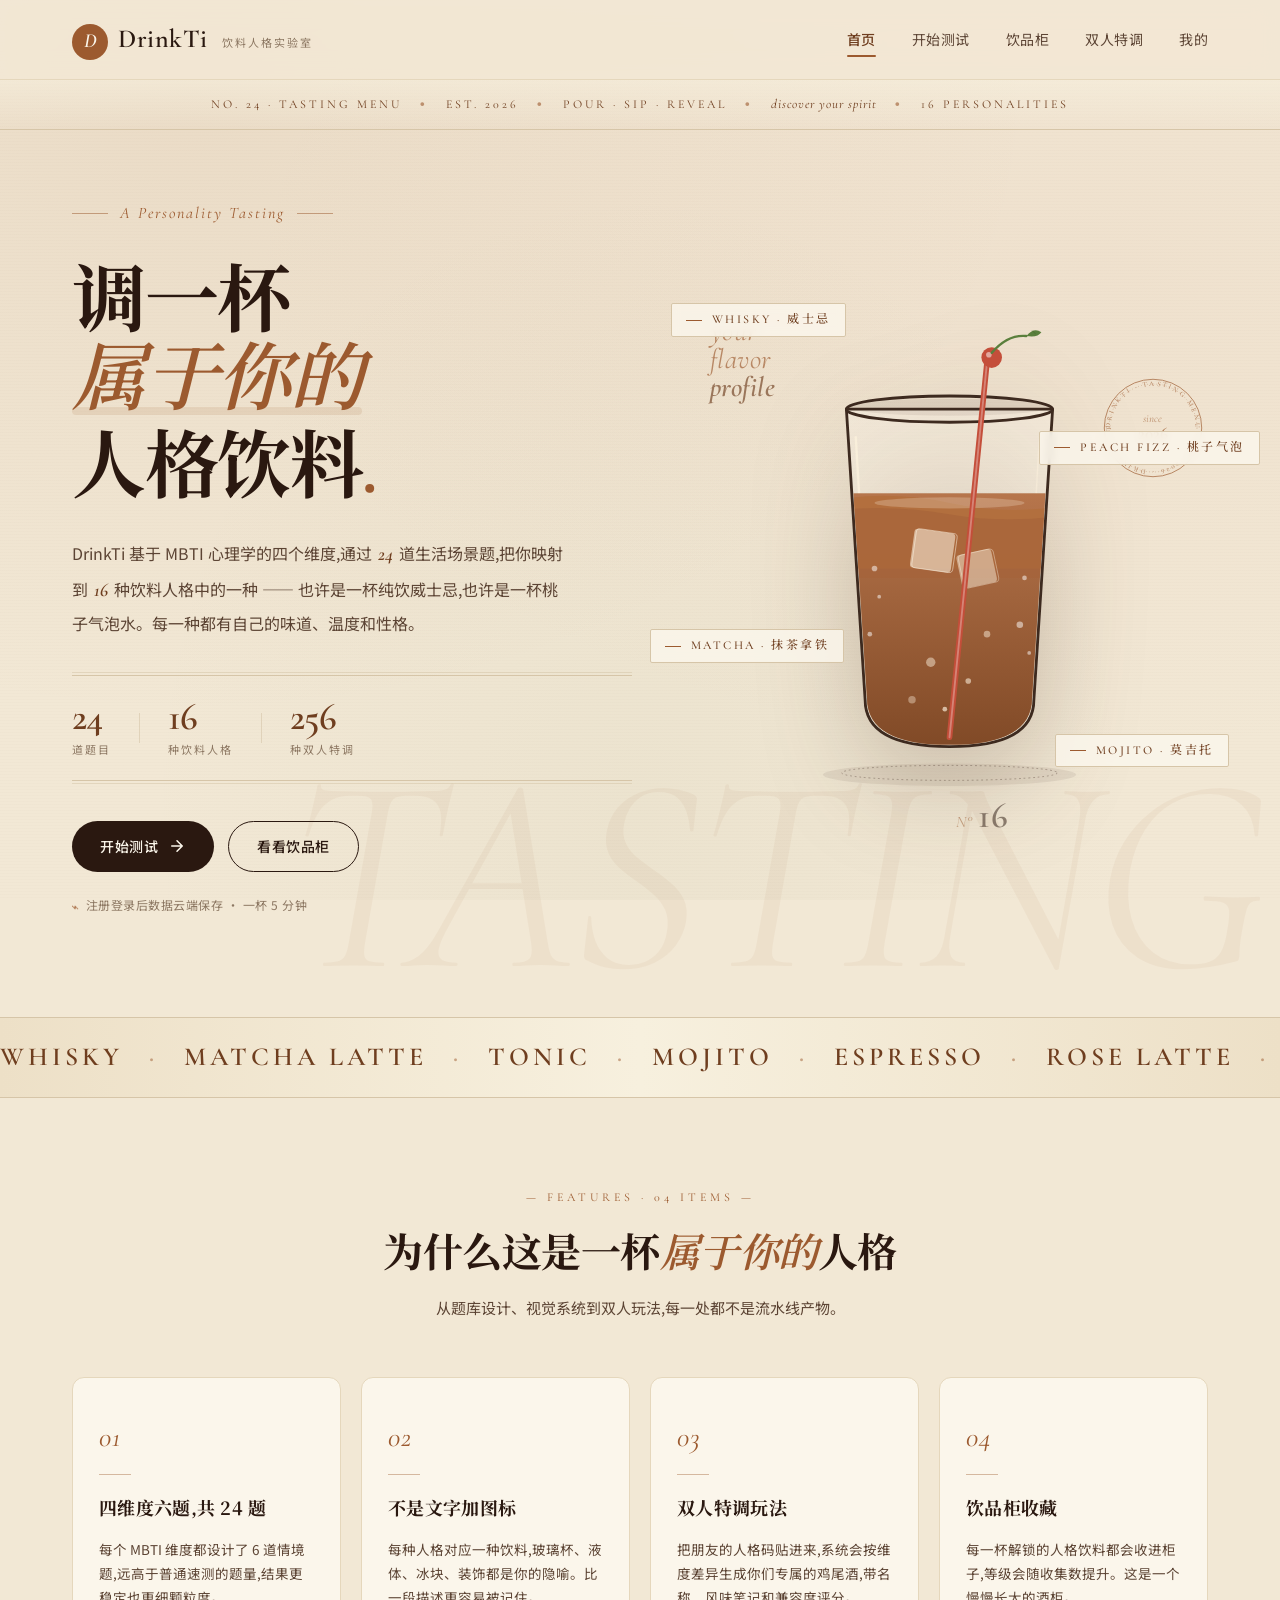
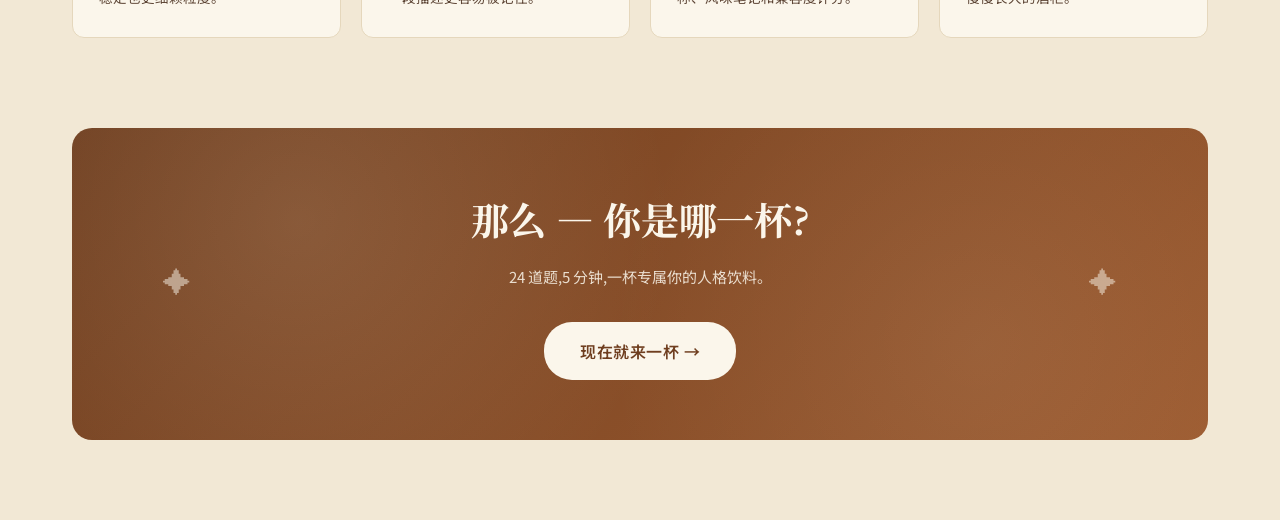
==== src/main/webapp/index.html @ 1a304fd4 "feat: DrinkTi 饮料人格测试系统 - 初始版本" ====
<!DOCTYPE html>
<html lang="zh-CN">
<head>
  <meta charset="UTF-8" />
  <meta name="viewport" content="width=1024" />
  <title>DrinkTi · 调一杯属于你的人格</title>
  <link rel="stylesheet" href="styles.css" />
  <link rel="preconnect" href="https://fonts.googleapis.com" />
  <link rel="preconnect" href="https://fonts.gstatic.com" crossorigin />
  <link href="https://fonts.googleapis.com/css2?family=Cormorant+Garamond:ital,wght@0,400;0,600;1,400&family=Noto+Serif+SC:wght@500;700&family=Noto+Sans+SC:wght@300;400;500;700&display=swap" rel="stylesheet" />
</head>
<body>

  <!-- ============================================================
       顶部导航
       ============================================================ -->
  <nav class="topnav">
    <div class="nav-inner">
      <a class="brand" data-nav="home">
        <span class="brand-mark">D</span>
        <span class="brand-text">DrinkTi</span>
        <span class="brand-tag">饮料人格实验室</span>
      </a>
      <ul class="nav-links">
        <li><a data-nav="home" class="active">首页</a></li>
        <li><a data-nav="test">开始测试</a></li>
        <li><a data-nav="cabinet">饮品柜</a></li>
        <li><a data-nav="cocktail">双人特调</a></li>
        <li><a data-nav="profile">我的</a></li>
      </ul>
    </div>
  </nav>

  <!-- ============================================================
       视图 1:首页 / Hero
       ============================================================ -->
  <section class="view view-home active" data-view="home">

    <!-- 顶部菜单条 -->
    <div class="menu-strip">
      <div class="menu-strip-inner">
        <span class="ms-item">No. 24 · TASTING MENU</span>
        <span class="ms-dot">●</span>
        <span class="ms-item">EST. 2026</span>
        <span class="ms-dot">●</span>
        <span class="ms-item">POUR · SIP · REVEAL</span>
        <span class="ms-dot">●</span>
        <span class="ms-item italic">discover your spirit</span>
        <span class="ms-dot">●</span>
        <span class="ms-item">16 PERSONALITIES</span>
      </div>
    </div>

    <div class="hero">
      <!-- 巨大背景字 -->
      <div class="hero-bg-word">TASTING</div>

      <div class="hero-left">
        <div class="hero-eyebrow">
          <span class="eyebrow-line"></span>
          <span>A Personality Tasting</span>
          <span class="eyebrow-line"></span>
        </div>
        <h1 class="hero-title">
          调一杯<br/>
          <span class="hero-accent">属于你的</span><br/>
          人格饮料<span class="hero-period">.</span>
        </h1>
        <p class="hero-desc">
          DrinkTi 基于 MBTI 心理学的四个维度,通过 <em>24</em> 道生活场景题,把你映射到 <em>16</em> 种饮料人格中的一种 —— 也许是一杯纯饮威士忌,也许是一杯桃子气泡水。每一种都有自己的味道、温度和性格。
        </p>
        <div class="hero-stats">
          <div class="stat"><span class="num">24</span><span class="lbl">道题目</span></div>
          <div class="stat-sep"></div>
          <div class="stat"><span class="num">16</span><span class="lbl">种饮料人格</span></div>
          <div class="stat-sep"></div>
          <div class="stat"><span class="num">256</span><span class="lbl">种双人特调</span></div>
        </div>
        <div class="hero-actions">
          <button class="btn btn-primary btn-shimmer" data-nav="test">
            <span>开始测试</span>
            <svg width="18" height="18" viewBox="0 0 24 24" fill="none"><path d="M5 12h14m-7-7l7 7-7 7" stroke="currentColor" stroke-width="2" stroke-linecap="round" stroke-linejoin="round"/></svg>
          </button>
          <button class="btn btn-ghost" data-nav="cabinet">看看饮品柜</button>
        </div>
        <div class="hero-foot">
          <span class="dot-mark">⌁</span> 注册登录后数据云端保存 · 一杯 5 分钟
        </div>
      </div>

      <div class="hero-right">
        <!-- 装饰圆形印章 -->
        <div class="hero-stamp" aria-hidden="true">
          <svg viewBox="0 0 140 140">
            <defs>
              <path id="stampCirc" d="M 70 70 m -54 0 a 54 54 0 1 1 108 0 a 54 54 0 1 1 -108 0"/>
            </defs>
            <circle cx="70" cy="70" r="62" fill="none" stroke="currentColor" stroke-width="1"/>
            <circle cx="70" cy="70" r="56" fill="none" stroke="currentColor" stroke-width="0.5" stroke-dasharray="1 3"/>
            <text font-family="Cormorant Garamond, serif" font-size="9" letter-spacing="3" fill="currentColor">
              <textPath href="#stampCirc" startOffset="0">DRINKTI · TASTING MENU · EST. 2026 · DRINKTI · TASTING MENU · EST. 2026 · </textPath>
            </text>
            <text x="70" y="62" text-anchor="middle" font-family="Cormorant Garamond, serif" font-style="italic" font-size="14" fill="currentColor" opacity="0.7">since</text>
            <text x="70" y="84" text-anchor="middle" font-family="Cormorant Garamond, serif" font-weight="600" font-size="22" fill="currentColor">2026</text>
          </svg>
        </div>

        <!-- 配料标签 -->
        <div class="ingredient-tag tag-1">
          <span class="tag-dash"></span>
          <span class="tag-text">WHISKY · 威士忌</span>
        </div>
        <div class="ingredient-tag tag-2">
          <span class="tag-dash"></span>
          <span class="tag-text">PEACH FIZZ · 桃子气泡</span>
        </div>
        <div class="ingredient-tag tag-3">
          <span class="tag-dash"></span>
          <span class="tag-text">MATCHA · 抹茶拿铁</span>
        </div>
        <div class="ingredient-tag tag-4">
          <span class="tag-dash"></span>
          <span class="tag-text">MOJITO · 莫吉托</span>
        </div>

        <div class="hero-glass">
          <!-- 大杯插画 SVG,纯 CSS 动画液体 -->
          <svg viewBox="0 0 400 540" class="big-glass-svg" xmlns="http://www.w3.org/2000/svg" aria-hidden="true">
            <!-- 杯垫 -->
            <ellipse cx="200" cy="500" rx="135" ry="12" fill="#3D2A1F" opacity="0.08"/>
            <ellipse cx="200" cy="498" rx="115" ry="8" fill="none" stroke="#3D2A1F" stroke-width="1" opacity="0.35" stroke-dasharray="2 3"/>

            <!-- 杯壁 -->
            <path d="M 90 110 L 110 420 Q 110 470 200 470 Q 290 470 290 420 L 310 110 Z"
                  fill="#FBF6EB" fill-opacity="0.35"
                  stroke="#3D2A1F" stroke-width="3" stroke-linejoin="round"/>
            <!-- 杯壁高光 -->
            <path d="M 100 140 L 116 410" stroke="#FFF5DE" stroke-width="2.5" opacity="0.6" stroke-linecap="round"/>
            <path d="M 296 140 L 280 410" stroke="#FFF5DE" stroke-width="1.5" opacity="0.4" stroke-linecap="round"/>

            <!-- 液体 -->
            <clipPath id="glassClip">
              <path d="M 92 112 L 112 418 Q 112 468 200 468 Q 288 468 288 418 L 308 112 Z"/>
            </clipPath>
            <g clip-path="url(#glassClip)">
              <rect x="80" y="200" width="240" height="290" fill="#9C5A2F"/>
              <!-- 渐变叠层 -->
              <rect x="80" y="200" width="240" height="290" fill="url(#liquidGrad)" opacity="0.7"/>
              <!-- 波浪表面 -->
              <path class="wave wave-1" d="M 60 210 Q 130 195 200 210 T 340 210 L 340 280 L 60 280 Z"
                    fill="#B36F3D" opacity="0.9"/>
              <path class="wave wave-2" d="M 60 220 Q 130 210 200 222 T 340 220 L 340 290 L 60 290 Z"
                    fill="#A6633A" opacity="0.6"/>
              <!-- 表面光泽 -->
              <ellipse cx="200" cy="210" rx="80" ry="6" fill="#F7E9D5" opacity="0.25"/>
              <!-- 冰块 -->
              <rect x="160" y="240" width="44" height="42" fill="#F7E9D5" opacity="0.6" rx="4" transform="rotate(8 182 261)"/>
              <rect x="162" y="240" width="44" height="42" fill="none" stroke="#FFF8E8" stroke-width="1" opacity="0.5" rx="4" transform="rotate(8 184 261)"/>
              <rect x="210" y="262" width="38" height="36" fill="#F7E9D5" opacity="0.5" rx="4" transform="rotate(-12 229 280)"/>
              <rect x="212" y="262" width="38" height="36" fill="none" stroke="#FFF8E8" stroke-width="1" opacity="0.4" rx="4" transform="rotate(-12 231 280)"/>
              <!-- 气泡 -->
              <circle class="bub bub-1" cx="180" cy="380" r="5" fill="#F7E9D5" opacity="0.5"/>
              <circle class="bub bub-2" cx="220" cy="400" r="3" fill="#F7E9D5" opacity="0.6"/>
              <circle class="bub bub-3" cx="160" cy="420" r="4" fill="#F7E9D5" opacity="0.4"/>
              <circle class="bub bub-4" cx="240" cy="350" r="3.5" fill="#F7E9D5" opacity="0.5"/>
              <circle class="bub bub-5" cx="195" cy="430" r="2.5" fill="#F7E9D5" opacity="0.7"/>
            </g>

            <!-- 渐变定义 -->
            <defs>
              <linearGradient id="liquidGrad" x1="0%" y1="0%" x2="0%" y2="100%">
                <stop offset="0%" stop-color="#C28158"/>
                <stop offset="100%" stop-color="#6F3E1F"/>
              </linearGradient>
            </defs>

            <!-- 杯口椭圆 -->
            <ellipse cx="200" cy="110" rx="110" ry="14" fill="none" stroke="#3D2A1F" stroke-width="3"/>
            <ellipse cx="200" cy="108" rx="106" ry="9" fill="#3D2A1F" opacity="0.08"/>

            <!-- 装饰:吸管 -->
            <line x1="240" y1="60" x2="200" y2="460" stroke="#C44E3A" stroke-width="6" stroke-linecap="round"/>
            <line x1="240" y1="60" x2="200" y2="460" stroke="#FFFFFF" stroke-width="2" stroke-linecap="round" opacity="0.3"/>
            <!-- 樱桃 -->
            <circle cx="245" cy="55" r="11" fill="#C44E3A"/>
            <circle cx="242" cy="52" r="3" fill="#FFFFFF" opacity="0.5"/>
            <path d="M 245 50 Q 262 30 282 32" stroke="#5A7F3C" stroke-width="2.5" fill="none" stroke-linecap="round"/>
            <!-- 薄荷叶 -->
            <path d="M 282 32 Q 290 22 298 28 Q 294 34 282 32 Z" fill="#5A7F3C"/>
            <path d="M 288 26 L 292 30" stroke="#3D5A26" stroke-width="0.6" opacity="0.7"/>

            <!-- 凝水珠 -->
            <circle cx="120" cy="280" r="3" fill="#FFFFFF" opacity="0.5"/>
            <circle cx="125" cy="310" r="2" fill="#FFFFFF" opacity="0.5"/>
            <circle cx="280" cy="290" r="2.5" fill="#FFFFFF" opacity="0.5"/>
            <circle cx="275" cy="340" r="3.5" fill="#FFFFFF" opacity="0.5"/>
            <circle cx="285" cy="370" r="2" fill="#FFFFFF" opacity="0.5"/>
            <circle cx="115" cy="350" r="2.5" fill="#FFFFFF" opacity="0.5"/>
          </svg>

          <!-- 装饰文字 -->
          <div class="hero-deco-text top">your<br/>flavor<br/><em>profile</em></div>
          <div class="hero-deco-text bot">N°<span>16</span></div>
        </div>
      </div>
    </div>

    <!-- 滚动饮品名 marquee -->
    <div class="ticker">
      <div class="ticker-track">
        <span class="ticker-item">WHISKY <i>·</i> MATCHA LATTE <i>·</i> TONIC <i>·</i> MOJITO <i>·</i> ESPRESSO <i>·</i> ROSE LATTE <i>·</i> MULLED WINE <i>·</i> TEQUILA <i>·</i> COCONUT WATER <i>·</i> SODA <i>·</i> PEACH FIZZ <i>·</i> HOT CHOCOLATE <i>·</i> BLACK COFFEE <i>·</i> SOY MILK <i>·</i> SPARKLING <i>·</i> AMERICANO <i>·</i></span>
        <span class="ticker-item" aria-hidden="true">WHISKY <i>·</i> MATCHA LATTE <i>·</i> TONIC <i>·</i> MOJITO <i>·</i> ESPRESSO <i>·</i> ROSE LATTE <i>·</i> MULLED WINE <i>·</i> TEQUILA <i>·</i> COCONUT WATER <i>·</i> SODA <i>·</i> PEACH FIZZ <i>·</i> HOT CHOCOLATE <i>·</i> BLACK COFFEE <i>·</i> SOY MILK <i>·</i> SPARKLING <i>·</i> AMERICANO <i>·</i></span>
      </div>
    </div>

    <!-- 特色区块 -->
    <div class="features">
      <div class="features-head">
        <div class="features-mark">— FEATURES · 04 ITEMS —</div>
        <h2 class="section-title">为什么这是一杯<em>属于你的</em>人格</h2>
        <p class="section-sub">从题库设计、视觉系统到双人玩法,每一处都不是流水线产物。</p>
      </div>
      <div class="feature-grid">
        <article class="feat-card">
          <div class="feat-num">01</div>
          <div class="feat-orn"></div>
          <h3>四维度六题,共 24 题</h3>
          <p>每个 MBTI 维度都设计了 6 道情境题,远高于普通速测的题量,结果更稳定也更细颗粒度。</p>
        </article>
        <article class="feat-card">
          <div class="feat-num">02</div>
          <div class="feat-orn"></div>
          <h3>不是文字加图标</h3>
          <p>每种人格对应一种饮料,玻璃杯、液体、冰块、装饰都是你的隐喻。比一段描述更容易被记住。</p>
        </article>
        <article class="feat-card">
          <div class="feat-num">03</div>
          <div class="feat-orn"></div>
          <h3>双人特调玩法</h3>
          <p>把朋友的人格码贴进来,系统会按维度差异生成你们专属的鸡尾酒,带名称、风味笔记和兼容度评分。</p>
        </article>
        <article class="feat-card">
          <div class="feat-num">04</div>
          <div class="feat-orn"></div>
          <h3>饮品柜收藏</h3>
          <p>每一杯解锁的人格饮料都会收进柜子,等级会随收集数提升。这是一个慢慢长大的酒柜。</p>
        </article>
      </div>
    </div>

    <!-- 底部 CTA -->
    <div class="home-cta">
      <div class="home-cta-inner">
        <div class="cta-orn-left">✦</div>
        <h2 class="cta-title">那么 — 你是哪一杯?</h2>
        <p class="cta-sub">24 道题,5 分钟,一杯专属你的人格饮料。</p>
        <button class="btn btn-primary btn-large" data-nav="test">现在就来一杯 →</button>
        <div class="cta-orn-right">✦</div>
      </div>
    </div>
  </section>

  <!-- ============================================================
       视图 2:测试答题
       ============================================================ -->
  <section class="view view-test" data-view="test">
    <div class="test-wrap">
      <header class="test-head">
        <div class="test-progress">
          <div class="progress-track"><div class="progress-fill" id="progFill"></div></div>
          <div class="progress-text">第 <span id="progNum">1</span> / 24 题</div>
        </div>
      </header>

      <div class="test-card" id="testCard">
        <!-- 由 JS 渲染 -->
      </div>

      <div class="test-actions">
        <button class="btn btn-ghost" id="btnPrev" disabled>← 上一题</button>
        <button class="btn btn-primary" id="btnNext" disabled>下一题 →</button>
      </div>
    </div>
  </section>

  <!-- ============================================================
       视图 3:结果展示
       ============================================================ -->
  <section class="view view-result" data-view="result">
    <div class="result-wrap" id="resultWrap">
      <!-- 由 JS 渲染 -->
    </div>
  </section>

  <!-- ============================================================
       视图 4:饮品柜
       ============================================================ -->
  <section class="view view-cabinet" data-view="cabinet">
    <div class="cabinet-wrap">
      <header class="cabinet-head">
        <div>
          <h1 class="page-title">我的饮品柜</h1>
          <p class="page-sub">每款和朋友合调的特调,都会被收进这里。</p>
        </div>
        <div class="bartender-card" id="bartenderCard">
          <!-- 由 JS 渲染 -->
        </div>
      </header>

      <div class="cabinet-grid" id="cabinetGrid">
        <!-- 由 JS 渲染 -->
      </div>
    </div>
  </section>

  <!-- ============================================================
       视图 5:双人特调
       ============================================================ -->
  <section class="view view-cocktail" data-view="cocktail">
    <div class="cocktail-wrap">
      <header class="cocktail-head">
        <h1 class="page-title">双人特调</h1>
        <p class="page-sub">把朋友的人格码贴进来,我帮你们调一杯专属鸡尾酒。</p>
      </header>

      <div class="mix-panel">
        <!-- 你的那一侧 -->
        <div class="mix-side mix-you">
          <div class="mix-label">你的人格饮料</div>
          <div id="myDrinkBox" class="mix-drink-box">
            <!-- 由 JS 渲染:已有结果就显示饮料,没有就提示去测试 -->
          </div>
        </div>

        <div class="mix-plus">+</div>

        <!-- 朋友的那一侧 -->
        <div class="mix-side mix-friend">
          <div class="mix-label">朋友的人格码</div>
          <div class="mix-input-box">
            <input id="friendCode" type="text" class="mix-input" placeholder="贴一段类似 DRK-INTJ-X3F 的代码"/>
            <p class="mix-hint">让朋友先测一次,在结果页复制 ta 的人格码发给你。</p>
          </div>
          <div id="friendDrinkBox" class="mix-drink-box hidden">
            <!-- 解码后显示朋友的饮料 -->
          </div>
        </div>
      </div>

      <div class="mix-actions">
        <button class="btn btn-primary btn-large" id="btnMix">摇出我们的特调 🍸</button>
      </div>

      <!-- 特调结果 -->
      <div id="cocktailResult" class="cocktail-result hidden">
        <!-- 由 JS 渲染 -->
      </div>
    </div>
  </section>

  <!-- ============================================================
       视图 6:个人中心
       ============================================================ -->
  <section class="view view-profile" data-view="profile">
    <div class="profile-wrap">
      <header class="profile-head">
        <h1 class="page-title">我的</h1>
        <p class="page-sub">注册登录后数据云端存储,安全可靠。</p>
      </header>

      <!-- 登录/注册区 -->
      <div class="auth-section" id="authSection">
        <!-- 由 JS 渲染 -->
      </div>

      <div class="profile-grid" id="profileGrid">
        <!-- 由 JS 渲染 -->
      </div>

      <!-- 人格详情卡片 -->
      <div class="personality-detail" id="personalityDetail">
        <!-- 由 JS 渲染 -->
      </div>

      <div class="profile-zone">
        <h3 class="zone-title">数据管理</h3>
        <p class="zone-desc">清空后所有测试结果、解锁记录、特调历史都会被删除,且无法恢复。</p>
        <button class="btn btn-danger" id="btnClear">清空所有数据</button>
      </div>

      <footer class="page-foot">
        DrinkTi · 课程作业演示版本 · 数据保存在云端 MySQL 数据库<br/>
        <span class="dim">技术架构:Java Servlet + MySQL + HTML/CSS/JavaScript</span>
      </footer>
    </div>
  </section>

  <!-- Toast 提示 -->
  <div id="toast" class="toast"></div>

  <script src="data.js"></script>
  <script src="app.js"></script>
</body>
</html>
---- src/main/webapp/styles.css ----
/* ============================================================
 * DrinkTi 样式表
 * 编辑杂志风格 · 暖棕米白配色 · 横版 Web 布局
 * ============================================================ */

/* ---------- 设计变量 ---------- */
:root {
  /* 色彩 */
  --bg:           #F2E8D5;     /* 主背景:温暖米色 */
  --bg-warmer:    #EDE0C7;     /* 偏深米色 */
  --paper:        #FBF6EB;     /* 卡片纸面 */
  --paper-soft:   #F7F0DE;     /* 次级纸面 */
  --ink:          #2A1810;     /* 主文字 */
  --ink-soft:     #5C4434;     /* 次文字 */
  --ink-dim:      #8C7762;     /* 弱文字 */
  --line:         #D6C5A8;     /* 分割线 */
  --line-soft:    #E5D7BC;
  --accent:       #9C5A2F;     /* 主品牌色:威士忌棕 */
  --accent-dark:  #6F3E1F;
  --accent-soft:  #C28158;
  --rose:         #C9846C;     /* 暖红点缀 */
  --green:        #7A8B5A;     /* 抹茶绿点缀 */
  --danger:       #B84A3A;

  /* 字体 */
  --font-display: "Cormorant Garamond", "Noto Serif SC", "Source Han Serif SC", "Songti SC", "STSong", serif;
  --font-serif:   "Noto Serif SC", "Source Han Serif SC", "Songti SC", "STSong", serif;
  --font-sans:    "Noto Sans SC", "PingFang SC", "Hiragino Sans GB", "Microsoft YaHei", sans-serif;

  /* 间距 */
  --gap-xs: 8px;
  --gap-sm: 14px;
  --gap-md: 24px;
  --gap-lg: 40px;
  --gap-xl: 64px;

  /* 圆角 & 阴影 */
  --r-sm: 6px;
  --r-md: 12px;
  --r-lg: 20px;
  --r-xl: 28px;
  --shadow-sm: 0 2px 8px rgba(60, 32, 12, 0.06);
  --shadow-md: 0 8px 24px rgba(60, 32, 12, 0.1);
  --shadow-lg: 0 16px 48px rgba(60, 32, 12, 0.14);
}

/* ---------- 基础 reset ---------- */
* { box-sizing: border-box; }
html, body { margin: 0; padding: 0; }
body {
  font-family: var(--font-sans);
  background: var(--bg);
  color: var(--ink);
  min-height: 100vh;
  font-size: 15px;
  line-height: 1.65;
  font-weight: 400;
  /* 多层纸面纹理 + 暖色气氛 */
  background-image:
    radial-gradient(ellipse at 15% 10%, rgba(156, 90, 47, 0.09), transparent 55%),
    radial-gradient(ellipse at 85% 30%, rgba(201, 132, 108, 0.07), transparent 55%),
    radial-gradient(ellipse at 50% 90%, rgba(122, 139, 90, 0.05), transparent 55%),
    /* 极淡纸纹噪点 */
    repeating-linear-gradient(0deg, transparent 0, transparent 2px, rgba(60, 32, 12, 0.012) 2px, rgba(60, 32, 12, 0.012) 3px);
  background-attachment: fixed;
}
button { font: inherit; cursor: pointer; border: none; background: none; color: inherit; }
button:disabled { cursor: not-allowed; opacity: 0.4; }
a { text-decoration: none; color: inherit; cursor: pointer; }
ul { list-style: none; padding: 0; margin: 0; }
input { font: inherit; }

/* ---------- 顶部导航 ---------- */
.topnav {
  position: sticky;
  top: 0;
  z-index: 50;
  background: rgba(242, 232, 213, 0.92);
  backdrop-filter: saturate(140%) blur(12px);
  -webkit-backdrop-filter: saturate(140%) blur(12px);
  border-bottom: 1px solid var(--line-soft);
}
.nav-inner {
  max-width: 1200px;
  margin: 0 auto;
  padding: 18px 32px;
  display: flex;
  align-items: center;
  justify-content: space-between;
}
.brand { display: flex; align-items: baseline; gap: 10px; }
.brand-mark {
  display: inline-grid;
  place-items: center;
  width: 36px;
  height: 36px;
  border-radius: 50%;
  background: var(--accent);
  color: var(--paper);
  font-family: var(--font-display);
  font-weight: 600;
  font-size: 20px;
  font-style: italic;
}
.brand-text {
  font-family: var(--font-display);
  font-size: 26px;
  font-weight: 600;
  letter-spacing: 0.5px;
  color: var(--ink);
}
.brand-tag {
  font-size: 11px;
  color: var(--ink-dim);
  margin-left: 4px;
  letter-spacing: 2px;
}
.nav-links {
  display: flex;
  gap: 36px;
}
.nav-links a {
  font-size: 14px;
  color: var(--ink-soft);
  letter-spacing: 0.5px;
  position: relative;
  padding: 4px 0;
  transition: color 0.2s;
}
.nav-links a:hover { color: var(--ink); }
.nav-links a.active {
  color: var(--accent-dark);
  font-weight: 500;
}
.nav-links a.active::after {
  content: "";
  position: absolute;
  bottom: -4px;
  left: 0;
  width: 100%;
  height: 2px;
  background: var(--accent);
  border-radius: 1px;
}

/* ---------- 视图切换 ---------- */
.view {
  display: none;
  animation: viewFade 0.4s ease;
}
.view.active { display: block; }
@keyframes viewFade {
  from { opacity: 0; transform: translateY(8px); }
  to   { opacity: 1; transform: translateY(0); }
}

/* ---------- 通用按钮 ---------- */
.btn {
  display: inline-flex;
  align-items: center;
  gap: 8px;
  padding: 13px 28px;
  border-radius: 999px;
  font-size: 14px;
  font-weight: 500;
  letter-spacing: 0.5px;
  transition: transform 0.15s, box-shadow 0.2s, background 0.2s;
}
.btn-primary {
  background: var(--ink);
  color: var(--paper);
}
.btn-primary:hover:not(:disabled) {
  background: var(--accent-dark);
  transform: translateY(-1px);
  box-shadow: var(--shadow-md);
}
.btn-ghost {
  background: transparent;
  color: var(--ink);
  border: 1.5px solid var(--ink);
}
.btn-ghost:hover:not(:disabled) {
  background: var(--ink);
  color: var(--paper);
}
.btn-danger {
  background: transparent;
  color: var(--danger);
  border: 1.5px solid var(--danger);
}
.btn-danger:hover { background: var(--danger); color: var(--paper); }
.btn-large {
  padding: 16px 40px;
  font-size: 16px;
}

/* ============================================================
 * 视图 1:首页 Hero — 编辑杂志 / 调酒菜单风
 * ============================================================ */
.view-home { padding-bottom: 0; }

/* ---------- 顶部菜单条 ---------- */
.menu-strip {
  border-bottom: 1px solid var(--line);
  background: linear-gradient(to bottom, rgba(247, 240, 222, 0.6), transparent);
  overflow: hidden;
}
.menu-strip-inner {
  max-width: 1200px;
  margin: 0 auto;
  padding: 14px 32px;
  display: flex;
  align-items: center;
  justify-content: center;
  gap: 18px;
  flex-wrap: wrap;
  font-family: var(--font-display);
  font-size: 12px;
  letter-spacing: 3px;
  color: var(--accent-dark);
  text-transform: uppercase;
}
.ms-item.italic { font-style: italic; letter-spacing: 1px; text-transform: none; font-size: 13px; }
.ms-dot { color: var(--accent); font-size: 6px; opacity: 0.6; }

/* ---------- Hero 主区 ---------- */
.hero {
  position: relative;
  max-width: 1200px;
  margin: 0 auto;
  padding: 70px 32px 60px;
  display: grid;
  grid-template-columns: 1.05fr 0.95fr;
  gap: 48px;
  align-items: center;
  min-height: calc(100vh - 180px);
}

/* 巨大背景字 */
.hero-bg-word {
  position: absolute;
  bottom: -40px;
  right: -20px;
  font-family: var(--font-display);
  font-style: italic;
  font-weight: 400;
  font-size: 280px;
  line-height: 1;
  color: var(--accent);
  opacity: 0.05;
  letter-spacing: -8px;
  pointer-events: none;
  z-index: 0;
  user-select: none;
}

.hero-left, .hero-right { position: relative; z-index: 2; }
.hero-left { max-width: 560px; }

.hero-eyebrow {
  display: flex;
  align-items: center;
  gap: 12px;
  font-family: var(--font-display);
  font-style: italic;
  font-size: 16px;
  color: var(--accent);
  letter-spacing: 2px;
  margin-bottom: 28px;
}
.eyebrow-line {
  flex: 0 0 36px;
  height: 1px;
  background: var(--accent);
  opacity: 0.5;
}

.hero-title {
  font-family: var(--font-serif);
  font-size: 74px;
  font-weight: 700;
  line-height: 1.06;
  letter-spacing: -1.5px;
  color: var(--ink);
  margin: 0 0 28px 0;
}
.hero-accent {
  font-family: var(--font-display);
  font-style: italic;
  font-weight: 600;
  color: var(--accent);
  position: relative;
  display: inline-block;
}
.hero-accent::after {
  content: "";
  position: absolute;
  left: 0;
  right: 0;
  bottom: 6px;
  height: 8px;
  background: var(--accent);
  opacity: 0.12;
  z-index: -1;
  border-radius: 4px;
}
.hero-period {
  color: var(--accent);
  font-family: var(--font-display);
}

.hero-desc {
  font-size: 16px;
  line-height: 1.9;
  color: var(--ink-soft);
  margin-bottom: 36px;
  max-width: 500px;
}
.hero-desc em {
  font-family: var(--font-display);
  font-style: italic;
  font-weight: 600;
  font-size: 19px;
  color: var(--accent-dark);
  margin: 0 2px;
}

.hero-stats {
  display: flex;
  align-items: center;
  gap: 28px;
  margin-bottom: 40px;
  padding: 22px 0;
  border-top: 1px solid var(--line);
  border-bottom: 1px solid var(--line);
  position: relative;
}
.hero-stats::before,
.hero-stats::after {
  content: "";
  position: absolute;
  left: 0;
  right: 0;
  height: 1px;
  background: var(--line);
  opacity: 0.5;
}
.hero-stats::before { top: -4px; }
.hero-stats::after { bottom: -4px; }

.stat { display: flex; flex-direction: column; gap: 4px; }
.stat .num {
  font-family: var(--font-display);
  font-size: 38px;
  font-weight: 600;
  color: var(--accent-dark);
  line-height: 1;
  letter-spacing: -1px;
}
.stat .lbl {
  font-size: 11px;
  color: var(--ink-dim);
  letter-spacing: 2px;
  text-transform: uppercase;
}
.stat-sep {
  width: 1px;
  height: 30px;
  background: var(--line);
  opacity: 0.6;
}

.hero-actions {
  display: flex;
  gap: 14px;
  margin-bottom: 22px;
}
/* 按钮内 SVG 箭头 */
.btn-shimmer {
  position: relative;
  overflow: hidden;
  display: inline-flex;
  align-items: center;
  gap: 10px;
}
.btn-shimmer::before {
  content: "";
  position: absolute;
  top: 0;
  left: -120%;
  width: 80%;
  height: 100%;
  background: linear-gradient(90deg, transparent, rgba(255,255,255,0.25), transparent);
  animation: shimmer 3s ease-in-out infinite;
}
@keyframes shimmer {
  0%, 100% { left: -120%; }
  50%      { left: 120%; }
}
.btn-shimmer svg { transition: transform 0.25s; }
.btn-shimmer:hover svg { transform: translateX(4px); }

.hero-foot {
  font-size: 12px;
  color: var(--ink-dim);
  letter-spacing: 0.5px;
  display: flex;
  align-items: center;
  gap: 6px;
}
.dot-mark { color: var(--accent); font-size: 14px; }

/* ---------- Hero 右侧大杯 ---------- */
.hero-right {
  position: relative;
  display: flex;
  justify-content: center;
  align-items: center;
  min-height: 580px;
}
.hero-glass {
  position: relative;
  width: 100%;
  max-width: 500px;
  aspect-ratio: 1 / 1.1;
  display: grid;
  place-items: center;
}
.big-glass-svg {
  width: 75%;
  height: auto;
  filter: drop-shadow(0 30px 50px rgba(60, 32, 12, 0.22));
  position: relative;
  z-index: 2;
  animation: gentleFloat 6s ease-in-out infinite;
}
@keyframes gentleFloat {
  0%, 100% { transform: translateY(0); }
  50%      { transform: translateY(-12px); }
}
.wave { animation: waveShift 3.5s ease-in-out infinite; transform-origin: center; }
.wave-2 { animation-delay: -1s; }
@keyframes waveShift {
  0%, 100% { transform: translateX(0); }
  50%      { transform: translateX(-12px); }
}
.bub { animation: bubble 4s ease-in infinite; }
.bub-2 { animation-delay: -1.5s; }
.bub-3 { animation-delay: -3s; }
.bub-4 { animation-delay: -0.7s; animation-duration: 5s; }
.bub-5 { animation-delay: -2.5s; animation-duration: 4.5s; }
@keyframes bubble {
  0%   { transform: translateY(0); opacity: 0; }
  20%  { opacity: 0.7; }
  100% { transform: translateY(-180px); opacity: 0; }
}

/* 装饰文字 */
.hero-deco-text {
  position: absolute;
  font-family: var(--font-display);
  font-style: italic;
  color: var(--accent);
  opacity: 0.65;
  line-height: 1;
  z-index: 1;
}
.hero-deco-text.top {
  top: 6%;
  left: 2%;
  font-size: 28px;
  text-align: left;
  letter-spacing: 0.5px;
}
.hero-deco-text.top em {
  font-weight: 600;
  color: var(--accent-dark);
}
.hero-deco-text.bot {
  bottom: 0%;
  right: 38%;
  font-size: 16px;
  letter-spacing: 1.5px;
  opacity: 0.5;
}
.hero-deco-text.bot span {
  font-size: 36px;
  font-weight: 600;
  display: inline-block;
  margin-left: 4px;
  color: var(--ink);
  font-style: normal;
}

/* 圆形印章 */
.hero-stamp {
  position: absolute;
  top: 18%;
  right: 0%;
  width: 110px;
  height: 110px;
  color: var(--accent);
  z-index: 3;
  opacity: 0.85;
  animation: spin 50s linear infinite;
}
.hero-stamp svg { width: 100%; height: 100%; }
.hero-stamp text { animation: spin-reverse 50s linear infinite; transform-origin: center; }
@keyframes spin {
  from { transform: rotate(0deg); }
  to   { transform: rotate(360deg); }
}
@keyframes spin-reverse {
  /* 让中央文字保持正立 */
  from { transform: rotate(0deg); }
  to   { transform: rotate(-360deg); }
}
/* 中央文字单独反向旋转保持正立 */
.hero-stamp svg text:not([href]):not(:has(textPath)) { animation: spin-reverse 50s linear infinite; }

/* 配料标签 */
.ingredient-tag {
  position: absolute;
  display: flex;
  align-items: center;
  gap: 10px;
  font-family: var(--font-display);
  font-size: 12px;
  letter-spacing: 2.5px;
  color: var(--accent-dark);
  text-transform: uppercase;
  background: rgba(251, 246, 235, 0.85);
  padding: 6px 14px;
  border: 1px solid var(--line);
  border-radius: 2px;
  z-index: 4;
  white-space: nowrap;
  backdrop-filter: blur(4px);
  -webkit-backdrop-filter: blur(4px);
  animation: tagFloat 5s ease-in-out infinite;
}
.tag-dash {
  width: 16px;
  height: 1px;
  background: var(--accent);
  display: inline-block;
}
.tag-text { font-weight: 500; }

.tag-1 { top: 6%;  left: -4%; animation-delay: 0s; }
.tag-2 { top: 28%; right: -10%; animation-delay: -1.5s; }
.tag-3 { bottom: 32%; left: -8%; animation-delay: -3s; }
.tag-4 { bottom: 14%; right: -4%; animation-delay: -4.5s; }

@keyframes tagFloat {
  0%, 100% { transform: translateY(0); }
  50%      { transform: translateY(-8px); }
}

/* ---------- 滚动饮品名 ticker ---------- */
.ticker {
  border-top: 1px solid var(--line);
  border-bottom: 1px solid var(--line);
  overflow: hidden;
  background: linear-gradient(to right,
    var(--bg-warmer) 0%,
    var(--paper-soft) 50%,
    var(--bg-warmer) 100%);
  padding: 18px 0;
  margin-top: 40px;
}
.ticker-track {
  display: flex;
  gap: 0;
  white-space: nowrap;
  animation: tickerScroll 40s linear infinite;
  will-change: transform;
}
.ticker-item {
  font-family: var(--font-display);
  font-size: 26px;
  font-weight: 600;
  letter-spacing: 4px;
  color: var(--accent-dark);
  padding-right: 40px;
  flex-shrink: 0;
}
.ticker-item i {
  font-style: normal;
  color: var(--accent);
  opacity: 0.5;
  margin: 0 16px;
}
@keyframes tickerScroll {
  from { transform: translateX(0); }
  to   { transform: translateX(-50%); }
}

/* ---------- 特色区 ---------- */
.features {
  max-width: 1200px;
  margin: 0 auto;
  padding: 90px 32px 70px;
  position: relative;
}
.features-head {
  text-align: center;
  margin-bottom: 56px;
}
.features-mark {
  font-family: var(--font-display);
  font-size: 12px;
  letter-spacing: 4px;
  color: var(--accent);
  margin-bottom: 18px;
}
.section-title {
  font-family: var(--font-serif);
  font-size: 40px;
  font-weight: 700;
  margin: 0 0 16px 0;
  letter-spacing: -0.5px;
  line-height: 1.2;
}
.section-title em {
  font-family: var(--font-display);
  font-style: italic;
  color: var(--accent);
  font-weight: 600;
}
.section-sub {
  font-size: 15px;
  color: var(--ink-soft);
  max-width: 500px;
  margin: 0 auto;
  line-height: 1.8;
}

.feature-grid {
  display: grid;
  grid-template-columns: repeat(4, 1fr);
  gap: 20px;
}
.feat-card {
  position: relative;
  background: var(--paper);
  border: 1px solid var(--line-soft);
  border-radius: var(--r-md);
  padding: 36px 26px 28px;
  transition: transform 0.3s, box-shadow 0.3s, border-color 0.3s;
  overflow: hidden;
}
.feat-card::before {
  content: "";
  position: absolute;
  top: 0; left: 0; right: 0;
  height: 3px;
  background: linear-gradient(90deg, var(--accent), var(--rose));
  transform: scaleX(0);
  transform-origin: left;
  transition: transform 0.35s;
}
.feat-card:hover {
  transform: translateY(-6px);
  box-shadow: var(--shadow-md);
  border-color: var(--line);
}
.feat-card:hover::before { transform: scaleX(1); }

.feat-num {
  font-family: var(--font-display);
  font-style: italic;
  font-size: 28px;
  color: var(--accent);
  margin-bottom: 14px;
  letter-spacing: 1px;
}
.feat-orn {
  width: 32px;
  height: 1px;
  background: var(--accent);
  opacity: 0.4;
  margin-bottom: 18px;
}
.feat-card h3 {
  font-family: var(--font-serif);
  font-size: 18px;
  font-weight: 700;
  margin: 0 0 14px 0;
  color: var(--ink);
  letter-spacing: 0.3px;
}
.feat-card p {
  font-size: 13.5px;
  color: var(--ink-soft);
  line-height: 1.8;
  margin: 0;
}

/* ---------- 底部 CTA ---------- */
.home-cta {
  max-width: 1200px;
  margin: 20px auto 80px;
  padding: 0 32px;
}
.home-cta-inner {
  position: relative;
  background: linear-gradient(135deg, var(--accent-dark), var(--accent));
  border-radius: var(--r-lg);
  padding: 60px 32px;
  text-align: center;
  color: var(--paper);
  overflow: hidden;
}
.home-cta-inner::before {
  content: "";
  position: absolute;
  inset: 0;
  background-image:
    radial-gradient(circle at 20% 30%, rgba(255, 245, 222, 0.12), transparent 40%),
    radial-gradient(circle at 80% 70%, rgba(255, 245, 222, 0.08), transparent 40%);
}
.home-cta-inner > * { position: relative; z-index: 2; }

.cta-title {
  font-family: var(--font-serif);
  font-size: 38px;
  font-weight: 700;
  margin: 0 0 14px 0;
  letter-spacing: -0.3px;
}
.cta-sub {
  font-size: 15px;
  opacity: 0.85;
  margin: 0 0 32px 0;
}
.home-cta .btn-primary {
  background: var(--paper);
  color: var(--accent-dark);
  font-weight: 600;
  padding: 16px 36px;
  border-radius: var(--r-xl);
}
.home-cta .btn-primary:hover {
  background: #FFFFFF;
  transform: translateY(-2px);
  box-shadow: 0 10px 30px rgba(0,0,0,0.2);
}
.cta-orn-left, .cta-orn-right {
  position: absolute;
  top: 50%;
  transform: translateY(-50%);
  font-family: var(--font-display);
  font-size: 28px;
  opacity: 0.5;
  animation: spin 20s linear infinite;
}
.cta-orn-left { left: 8%; }
.cta-orn-right { right: 8%; animation-direction: reverse; }

/* ============================================================
 * 视图 2:测试答题
 * ============================================================ */
.view-test { min-height: calc(100vh - 80px); padding: 40px 32px 80px; }
.test-wrap {
  max-width: 880px;
  margin: 0 auto;
}
.test-head { margin-bottom: 40px; }
.test-progress {
  display: flex;
  align-items: center;
  gap: 24px;
}
.progress-track {
  flex: 1;
  height: 6px;
  background: var(--bg-warmer);
  border-radius: 3px;
  overflow: hidden;
}
.progress-fill {
  height: 100%;
  background: linear-gradient(90deg, var(--accent), var(--rose));
  border-radius: 3px;
  width: 0%;
  transition: width 0.5s cubic-bezier(0.4, 0, 0.2, 1);
}
.progress-text {
  font-family: var(--font-display);
  font-size: 18px;
  color: var(--accent-dark);
  font-weight: 600;
  min-width: 100px;
  text-align: right;
}
.progress-text span { font-size: 24px; }

.test-card {
  background: var(--paper);
  border: 1px solid var(--line-soft);
  border-radius: var(--r-xl);
  padding: 56px 56px 48px;
  box-shadow: var(--shadow-md);
}
.q-tag {
  font-family: var(--font-display);
  font-style: italic;
  font-size: 14px;
  color: var(--accent);
  letter-spacing: 2px;
  margin-bottom: 14px;
}
.q-title {
  font-family: var(--font-serif);
  font-size: 32px;
  font-weight: 700;
  line-height: 1.35;
  color: var(--ink);
  margin: 0 0 12px;
}
.q-sub {
  font-size: 14px;
  color: var(--ink-dim);
  margin: 0 0 36px;
}

.option-grid {
  display: grid;
  grid-template-columns: 1fr 1fr;
  gap: 14px;
}
.option {
  display: flex;
  align-items: flex-start;
  gap: 14px;
  padding: 20px 22px;
  background: var(--paper-soft);
  border: 1.5px solid var(--line-soft);
  border-radius: var(--r-md);
  cursor: pointer;
  text-align: left;
  transition: all 0.2s;
  width: 100%;
}
.option:hover {
  border-color: var(--accent-soft);
  background: var(--paper);
  transform: translateX(2px);
}
.option.selected {
  background: var(--ink);
  border-color: var(--ink);
  color: var(--paper);
}
.option-letter {
  font-family: var(--font-display);
  font-style: italic;
  font-weight: 600;
  font-size: 20px;
  color: var(--accent);
  width: 32px;
  height: 32px;
  display: grid;
  place-items: center;
  background: var(--bg);
  border-radius: 50%;
  flex-shrink: 0;
}
.option.selected .option-letter {
  background: var(--paper);
  color: var(--ink);
}
.option-body { flex: 1; min-width: 0; }
.option-text {
  font-size: 15px;
  font-weight: 500;
  line-height: 1.5;
  margin-bottom: 4px;
}
.option-desc {
  font-size: 12px;
  color: var(--ink-dim);
  line-height: 1.5;
}
.option.selected .option-desc { color: rgba(247, 240, 222, 0.7); }

.test-actions {
  display: flex;
  justify-content: space-between;
  align-items: center;
  margin-top: 32px;
  padding: 0 8px;
}

/* ============================================================
 * 视图 3:结果展示
 * ============================================================ */
.view-result { padding: 40px 32px 80px; }
.result-wrap {
  max-width: 1100px;
  margin: 0 auto;
}

.result-card {
  background: var(--paper);
  border: 1px solid var(--line-soft);
  border-radius: var(--r-xl);
  padding: 56px;
  box-shadow: var(--shadow-lg);
  display: grid;
  grid-template-columns: 0.9fr 1.1fr;
  gap: 56px;
  align-items: center;
  position: relative;
  overflow: hidden;
}
.result-card::before {
  content: "";
  position: absolute;
  top: -100px;
  right: -100px;
  width: 300px;
  height: 300px;
  background: radial-gradient(circle, var(--accent), transparent 70%);
  opacity: 0.08;
}

/* 结果左侧:大饮料图 */
.result-visual {
  position: relative;
  display: grid;
  place-items: center;
  padding: 20px;
}
.result-glass-wrap {
  position: relative;
  width: 100%;
  max-width: 320px;
}
.result-glass {
  width: 100%;
  filter: drop-shadow(0 20px 35px rgba(60, 32, 12, 0.2));
  animation: gentleFloat 5s ease-in-out infinite;
}
.result-no {
  position: absolute;
  top: 0;
  right: 0;
  font-family: var(--font-display);
  font-style: italic;
  font-size: 14px;
  color: var(--accent);
  letter-spacing: 1.5px;
}

/* 结果右侧:文本 */
.result-info { }
.result-eyebrow {
  font-family: var(--font-display);
  font-style: italic;
  font-size: 16px;
  color: var(--accent);
  letter-spacing: 1.5px;
  margin-bottom: 10px;
}
.result-name {
  font-family: var(--font-serif);
  font-size: 56px;
  font-weight: 700;
  line-height: 1;
  margin: 0 0 8px;
  color: var(--ink);
}
.result-en {
  font-family: var(--font-display);
  font-size: 22px;
  font-style: italic;
  color: var(--ink-soft);
  margin-bottom: 24px;
}
.result-slogan {
  font-family: var(--font-serif);
  font-style: italic;
  font-size: 18px;
  color: var(--accent-dark);
  padding: 12px 0;
  border-top: 1px solid var(--line);
  border-bottom: 1px solid var(--line);
  margin-bottom: 24px;
}
.result-slogan::before { content: "「"; }
.result-slogan::after  { content: "」"; }
.result-tags {
  display: flex;
  flex-wrap: wrap;
  gap: 8px;
  margin-bottom: 24px;
}
.tag {
  display: inline-block;
  padding: 6px 14px;
  border-radius: 999px;
  background: var(--bg-warmer);
  color: var(--accent-dark);
  font-size: 13px;
  font-weight: 500;
  letter-spacing: 0.5px;
}
.result-desc {
  font-size: 15px;
  line-height: 1.9;
  color: var(--ink-soft);
  margin-bottom: 28px;
}

/* 维度条 */
.dimension-bars {
  display: flex;
  flex-direction: column;
  gap: 10px;
  margin-bottom: 28px;
}
.dim-bar {
  display: grid;
  grid-template-columns: 30px 1fr 30px;
  align-items: center;
  gap: 12px;
  font-size: 13px;
  font-weight: 500;
}
.dim-bar .left, .dim-bar .right { color: var(--ink-dim); }
.dim-bar.dominant-left .left  { color: var(--accent-dark); font-weight: 700; }
.dim-bar.dominant-right .right { color: var(--accent-dark); font-weight: 700; }
.dim-track {
  height: 6px;
  background: var(--bg-warmer);
  border-radius: 3px;
  position: relative;
  overflow: hidden;
}
.dim-fill {
  position: absolute;
  top: 0;
  height: 100%;
  background: var(--accent);
  border-radius: 3px;
  transition: width 1s cubic-bezier(0.4, 0, 0.2, 1);
}

/* 结果操作区 */
.result-code-box {
  display: flex;
  align-items: center;
  gap: 12px;
  padding: 16px 20px;
  background: var(--bg);
  border: 1px dashed var(--accent-soft);
  border-radius: var(--r-md);
  margin-bottom: 20px;
}
.result-code-label {
  font-size: 12px;
  color: var(--ink-dim);
  letter-spacing: 1px;
  margin-bottom: 2px;
}
.result-code {
  font-family: "Courier New", "Menlo", monospace;
  font-size: 17px;
  font-weight: 600;
  color: var(--ink);
  letter-spacing: 1px;
}
.btn-copy {
  padding: 8px 16px;
  background: var(--ink);
  color: var(--paper);
  border-radius: 999px;
  font-size: 12px;
  font-weight: 500;
  letter-spacing: 0.5px;
  white-space: nowrap;
}
.btn-copy:hover { background: var(--accent-dark); }

.result-actions {
  display: flex;
  gap: 12px;
  flex-wrap: wrap;
}

/* ============================================================
 * 视图 4:饮品柜
 * ============================================================ */
.view-cabinet { padding: 40px 32px 80px; }
.cabinet-wrap {
  max-width: 1200px;
  margin: 0 auto;
}
.cabinet-head {
  display: flex;
  justify-content: space-between;
  align-items: flex-end;
  margin-bottom: 40px;
  padding-bottom: 24px;
  border-bottom: 1px solid var(--line);
}
.page-title {
  font-family: var(--font-serif);
  font-size: 42px;
  font-weight: 700;
  margin: 0 0 6px;
  letter-spacing: -0.5px;
}
.page-sub {
  font-size: 14px;
  color: var(--ink-dim);
  margin: 0;
}

.bartender-card {
  background: var(--paper);
  border: 1px solid var(--line);
  border-radius: var(--r-md);
  padding: 16px 24px;
  text-align: right;
  min-width: 220px;
}
.bartender-card .lv-lbl {
  font-size: 11px;
  color: var(--ink-dim);
  letter-spacing: 1.5px;
  margin-bottom: 4px;
}
.bartender-card .lv-num {
  font-family: var(--font-display);
  font-size: 28px;
  font-weight: 600;
  color: var(--accent-dark);
  line-height: 1;
}
.bartender-card .lv-name {
  font-family: var(--font-serif);
  font-size: 16px;
  margin-top: 4px;
}
.bartender-card .lv-progress {
  font-size: 12px;
  color: var(--ink-dim);
  margin-top: 6px;
}

.cabinet-grid {
  display: grid;
  grid-template-columns: repeat(4, 1fr);
  gap: 20px;
}

/* 特调饮品卡片 */
.cab-cocktail-item {
  background: var(--paper);
  border: 1px solid var(--line-soft);
  border-radius: var(--r-md);
  padding: 20px 16px 18px;
  text-align: center;
  transition: all 0.3s;
  cursor: pointer;
}
.cab-cocktail-item:hover {
  transform: translateY(-3px);
  box-shadow: var(--shadow-md);
}

.cab-drink-pair {
  display: flex;
  align-items: center;
  justify-content: center;
  gap: 4px;
  margin-bottom: 8px;
}
.cab-drink-svg {
  width: 64px;
  height: 64px;
  display: grid;
  place-items: center;
}
.cab-drink-svg svg {
  width: 100%;
  height: 100%;
}
.cab-plus-icon {
  font-family: var(--font-display);
  font-size: 22px;
  color: var(--accent);
  margin: 0 2px;
}

.cab-drink-names {
  font-family: var(--font-serif);
  font-size: 13px;
  font-weight: 600;
  margin-bottom: 6px;
  display: flex;
  align-items: center;
  justify-content: center;
  gap: 4px;
}
.cab-drink-x {
  font-size: 11px;
  color: var(--ink-dim);
}

.cab-cocktail-name {
  font-family: var(--font-serif);
  font-size: 16px;
  font-weight: 700;
  color: var(--ink);
  margin-bottom: 6px;
  line-height: 1.3;
}
.cab-cocktail-meta {
  display: flex;
  align-items: center;
  justify-content: center;
  gap: 12px;
}
.cab-compat-badge {
  font-size: 12px;
  background: var(--accent-light);
  color: var(--accent-dark);
  padding: 2px 8px;
  border-radius: 20px;
  font-weight: 500;
}
.cab-date {
  font-size: 12px;
  color: var(--ink-dim);
}

/* 饮品柜空状态 */
.cab-empty {
  grid-column: 1 / -1;
  text-align: center;
  padding: 80px 20px;
}
.cab-empty-icon {
  font-size: 48px;
  margin-bottom: 16px;
  opacity: 0.6;
}
.cab-empty-text {
  font-family: var(--font-serif);
  font-size: 18px;
  color: var(--ink);
  margin: 0 0 4px;
}
.cab-empty-sub {
  font-size: 14px;
  color: var(--ink-dim);
  margin: 0;
}

/* 保留旧样式（已废弃不使用） */
.cab-item { display: none; }

/* ============================================================
 * 视图 5:双人特调
 * ============================================================ */
.view-cocktail { padding: 40px 32px 80px; }
.cocktail-wrap {
  max-width: 1100px;
  margin: 0 auto;
}
.cocktail-head { margin-bottom: 40px; }

.mix-panel {
  display: grid;
  grid-template-columns: 1fr 60px 1fr;
  gap: 24px;
  background: var(--paper);
  border: 1px solid var(--line-soft);
  border-radius: var(--r-xl);
  padding: 40px;
  margin-bottom: 32px;
  align-items: center;
}
.mix-side {
  text-align: center;
}
.mix-label {
  font-family: var(--font-display);
  font-style: italic;
  font-size: 14px;
  color: var(--accent);
  letter-spacing: 2px;
  margin-bottom: 16px;
}
.mix-plus {
  font-family: var(--font-serif);
  font-size: 56px;
  font-weight: 300;
  color: var(--accent);
  text-align: center;
}

.mix-drink-box {
  background: var(--paper-soft);
  border-radius: var(--r-lg);
  padding: 24px 16px;
  min-height: 240px;
  display: grid;
  place-items: center;
}
.mix-drink-empty {
  text-align: center;
  color: var(--ink-dim);
}
.mix-drink-empty .em-icon {
  font-size: 40px;
  margin-bottom: 12px;
  filter: grayscale(0.4);
}
.mix-drink-empty .em-text {
  font-size: 13px;
  line-height: 1.7;
}
.mix-drink-empty a {
  color: var(--accent-dark);
  text-decoration: underline;
  text-underline-offset: 3px;
}

.mix-drink-preview {
  text-align: center;
}
.mix-drink-preview svg {
  width: 100px;
  height: 110px;
  filter: drop-shadow(0 8px 14px rgba(60, 32, 12, 0.15));
  margin-bottom: 10px;
}
.mix-drink-preview .nm {
  font-family: var(--font-serif);
  font-weight: 700;
  font-size: 17px;
  margin-bottom: 2px;
}
.mix-drink-preview .ty {
  font-family: var(--font-display);
  font-style: italic;
  font-size: 13px;
  color: var(--ink-dim);
}

.mix-input-box {
  padding: 16px;
}
.mix-input {
  width: 100%;
  padding: 16px 18px;
  background: var(--paper-soft);
  border: 1.5px solid var(--line);
  border-radius: var(--r-md);
  font-family: "Courier New", monospace;
  font-size: 15px;
  letter-spacing: 1px;
  color: var(--ink);
  text-align: center;
  outline: none;
  transition: border-color 0.2s;
}
.mix-input:focus { border-color: var(--accent); }
.mix-hint {
  font-size: 12px;
  color: var(--ink-dim);
  line-height: 1.7;
  margin: 14px 0 0;
}

.mix-actions {
  text-align: center;
  margin-bottom: 40px;
}

/* 特调结果 */
.cocktail-result {
  background: linear-gradient(135deg, var(--paper), var(--paper-soft));
  border: 1px solid var(--line);
  border-radius: var(--r-xl);
  padding: 48px;
  box-shadow: var(--shadow-lg);
  display: grid;
  grid-template-columns: 1fr 1.4fr;
  gap: 48px;
  align-items: center;
  animation: cocktailReveal 0.7s cubic-bezier(0.34, 1.56, 0.64, 1);
}
@keyframes cocktailReveal {
  0%   { opacity: 0; transform: scale(0.95) translateY(20px); }
  100% { opacity: 1; transform: scale(1) translateY(0); }
}
.hidden { display: none !important; }

.cocktail-glass {
  display: grid;
  place-items: center;
}
.cocktail-glass svg {
  width: 100%;
  max-width: 240px;
  filter: drop-shadow(0 20px 35px rgba(60, 32, 12, 0.2));
}

.cocktail-info { }
.cocktail-info .ctk-eyebrow {
  font-family: var(--font-display);
  font-style: italic;
  font-size: 14px;
  color: var(--accent);
  letter-spacing: 2px;
  margin-bottom: 10px;
}
.cocktail-info .ctk-name {
  font-family: var(--font-serif);
  font-size: 44px;
  font-weight: 700;
  margin: 0 0 4px;
  color: var(--ink);
}
.cocktail-info .ctk-subtitle {
  font-family: var(--font-display);
  font-style: italic;
  font-size: 18px;
  color: var(--ink-soft);
  margin-bottom: 24px;
}
.compat-row {
  display: flex;
  align-items: center;
  gap: 20px;
  padding: 16px 0;
  border-top: 1px solid var(--line);
  border-bottom: 1px solid var(--line);
  margin-bottom: 20px;
}
.compat-label {
  font-size: 12px;
  color: var(--ink-dim);
  letter-spacing: 2px;
}
.compat-score {
  font-family: var(--font-display);
  font-size: 36px;
  font-weight: 600;
  color: var(--accent-dark);
  line-height: 1;
}
.compat-score small {
  font-size: 16px;
  color: var(--ink-dim);
  font-weight: 400;
}
.compat-bar {
  flex: 1;
  height: 6px;
  background: var(--bg-warmer);
  border-radius: 3px;
  overflow: hidden;
}
.compat-fill {
  height: 100%;
  background: linear-gradient(90deg, var(--rose), var(--accent));
  border-radius: 3px;
  transition: width 1s ease;
}
.flavor-notes {
  background: var(--bg);
  border-left: 3px solid var(--accent);
  border-radius: 0 var(--r-sm) var(--r-sm) 0;
  padding: 16px 20px;
  font-size: 14.5px;
  line-height: 1.85;
  color: var(--ink-soft);
  margin-bottom: 24px;
}
.flavor-notes .fn-label {
  font-family: var(--font-display);
  font-style: italic;
  font-size: 13px;
  color: var(--accent);
  letter-spacing: 2px;
  margin-bottom: 6px;
}

/* ============================================================
 * 视图 6:个人中心
 * ============================================================ */
.view-profile { padding: 40px 32px 80px; }
.profile-wrap {
  max-width: 1100px;
  margin: 0 auto;
}
.profile-head { margin-bottom: 32px; }

.profile-grid {
  display: grid;
  grid-template-columns: repeat(3, 1fr);
  gap: 20px;
  margin-bottom: 40px;
}
.pf-card {
  background: var(--paper);
  border: 1px solid var(--line-soft);
  border-radius: var(--r-md);
  padding: 28px 24px;
}
.pf-card .pf-label {
  font-family: var(--font-display);
  font-style: italic;
  font-size: 13px;
  color: var(--accent);
  letter-spacing: 2px;
  margin-bottom: 12px;
}
.pf-card .pf-value {
  font-family: var(--font-serif);
  font-size: 32px;
  font-weight: 700;
  color: var(--ink);
  line-height: 1.1;
  margin-bottom: 4px;
}
.pf-card .pf-sub {
  font-size: 13px;
  color: var(--ink-dim);
}

.profile-zone {
  background: var(--paper-soft);
  border: 1px dashed var(--line);
  border-radius: var(--r-md);
  padding: 28px 32px;
  margin-bottom: 40px;
}
.zone-title {
  font-family: var(--font-serif);
  font-size: 18px;
  margin: 0 0 6px;
}
.zone-desc {
  font-size: 13px;
  color: var(--ink-soft);
  margin: 0 0 16px;
  line-height: 1.7;
}
.page-foot {
  text-align: center;
  font-size: 12px;
  color: var(--ink-dim);
  line-height: 1.8;
  padding: 20px 0;
}
.page-foot .dim { opacity: 0.7; }

/* ============================================================
 * Toast 提示
 * ============================================================ */
.toast {
  position: fixed;
  left: 50%;
  bottom: 40px;
  transform: translateX(-50%) translateY(20px);
  background: var(--ink);
  color: var(--paper);
  padding: 12px 24px;
  border-radius: 999px;
  font-size: 14px;
  opacity: 0;
  pointer-events: none;
  transition: all 0.3s;
  z-index: 100;
  box-shadow: var(--shadow-md);
}
.toast.show {
  opacity: 1;
  transform: translateX(-50%) translateY(0);
}

/* ============================================================
 * 登录/注册区
 * ============================================================ */
.auth-section {
  margin-bottom: 32px;
}
.auth-logged-in {
  display: flex;
  align-items: center;
  gap: 16px;
  background: var(--paper);
  border: 1px solid var(--line-soft);
  border-radius: var(--r-md);
  padding: 16px 24px;
}
.auth-avatar {
  font-size: 36px;
  width: 52px;
  height: 52px;
  display: grid;
  place-items: center;
  background: var(--bg-warmer);
  border-radius: 50%;
}
.auth-user-info {
  flex: 1;
}
.auth-username {
  font-family: var(--font-serif);
  font-weight: 700;
  font-size: 18px;
  color: var(--ink);
}
.auth-uid {
  font-size: 13px;
  color: var(--ink-dim);
}
.auth-form-wrap {
  background: var(--paper);
  border: 1px solid var(--line-soft);
  border-radius: var(--r-md);
  overflow: hidden;
}
.auth-tabs {
  display: flex;
  border-bottom: 1px solid var(--line-soft);
}
.auth-tab {
  flex: 1;
  padding: 14px 0;
  text-align: center;
  font-size: 14px;
  font-weight: 500;
  color: var(--ink-dim);
  cursor: pointer;
  transition: all 0.2s;
  border-bottom: 2px solid transparent;
  margin-bottom: -1px;
}
.auth-tab:hover { color: var(--ink); }
.auth-tab.active {
  color: var(--accent-dark);
  border-bottom-color: var(--accent);
  font-weight: 600;
}
.auth-form {
  padding: 24px;
  display: flex;
  flex-direction: column;
  gap: 14px;
}
.auth-form input {
  padding: 12px 16px;
  background: var(--paper-soft);
  border: 1.5px solid var(--line);
  border-radius: var(--r-sm);
  font-size: 14px;
  color: var(--ink);
  outline: none;
  transition: border-color 0.2s;
}
.auth-form input:focus { border-color: var(--accent); }
.auth-error {
  font-size: 13px;
  color: var(--danger);
  text-align: center;
}
.auth-form .btn { width: 100%; justify-content: center; }

/* ============================================================
 * 人格详情卡片
 * ============================================================ */
.personality-detail {
  margin-bottom: 40px;
}
.pd-card {
  background: var(--paper);
  border: 1px solid var(--line-soft);
  border-radius: var(--r-lg);
  overflow: hidden;
}
.pd-header {
  display: flex;
  align-items: center;
  gap: 28px;
  padding: 36px 36px 28px;
  background: linear-gradient(135deg, var(--paper-soft), var(--paper));
  border-bottom: 1px solid var(--line-soft);
}
.pd-glass {
  width: 100px;
  height: 120px;
  flex-shrink: 0;
  filter: drop-shadow(0 10px 20px rgba(60, 32, 12, 0.15));
}
.pd-glass svg { width: 100%; height: 100%; }
.pd-header-info { flex: 1; }
.pd-eyebrow {
  font-family: var(--font-display);
  font-style: italic;
  font-size: 13px;
  color: var(--accent);
  letter-spacing: 2px;
  margin-bottom: 8px;
}
.pd-name {
  font-family: var(--font-serif);
  font-size: 38px;
  font-weight: 700;
  margin: 0 0 4px;
  color: var(--ink);
}
.pd-en {
  font-family: var(--font-display);
  font-style: italic;
  font-size: 18px;
  color: var(--ink-soft);
  margin-bottom: 8px;
}
.pd-slogan {
  font-family: var(--font-serif);
  font-style: italic;
  font-size: 15px;
  color: var(--accent-dark);
}
.pd-slogan::before { content: "「"; }
.pd-slogan::after  { content: "」"; }

.pd-body {
  padding: 28px 36px 0;
}
.pd-section {
  padding-bottom: 24px;
  margin-bottom: 24px;
  border-bottom: 1px solid var(--line-soft);
}
.pd-section:last-child { border-bottom: none; margin-bottom: 0; }
.pd-section-title {
  font-family: var(--font-display);
  font-style: italic;
  font-size: 14px;
  color: var(--accent);
  letter-spacing: 2px;
  margin: 0 0 14px;
}
.pd-desc {
  font-size: 15px;
  line-height: 1.9;
  color: var(--ink-soft);
  margin: 0;
}

.pd-code-box {
  display: flex;
  align-items: center;
  gap: 12px;
  padding: 14px 18px;
  background: var(--bg);
  border: 1px dashed var(--accent-soft);
  border-radius: var(--r-sm);
}
.pd-code-text {
  flex: 1;
  font-family: "Courier New", "Menlo", monospace;
  font-size: 17px;
  font-weight: 600;
  color: var(--ink);
  letter-spacing: 1px;
  word-break: break-all;
}
.pd-code-hint {
  font-size: 13px;
  color: var(--ink-dim);
  margin: 10px 0 0;
  line-height: 1.6;
}

.pd-actions {
  padding: 20px 36px;
  display: flex;
  gap: 12px;
  flex-wrap: wrap;
  background: var(--paper-soft);
  border-top: 1px solid var(--line-soft);
}

/* ============================================================
 * 饮品柜 - 角色标签
 * ============================================================ */
.cab-role-badge {
  font-size: 11px;
  background: var(--bg-warmer);
  color: var(--accent-dark);
  padding: 2px 8px;
  border-radius: 20px;
  font-weight: 500;
}

/* ============================================================
 * 特调详情弹窗
 * ============================================================ */
.cd-modal-overlay {
  position: fixed;
  inset: 0;
  background: rgba(42, 24, 16, 0.55);
  backdrop-filter: blur(6px);
  -webkit-backdrop-filter: blur(6px);
  z-index: 200;
  display: grid;
  place-items: center;
  padding: 32px;
  animation: cdFadeIn 0.25s ease;
  overflow-y: auto;
}
.cd-modal-overlay.cd-fade-out {
  animation: cdFadeOut 0.25s ease forwards;
}
@keyframes cdFadeIn {
  from { opacity: 0; }
  to   { opacity: 1; }
}
@keyframes cdFadeOut {
  from { opacity: 1; }
  to   { opacity: 0; }
}

.cd-modal {
  background: var(--paper);
  border-radius: var(--r-xl);
  max-width: 660px;
  width: 100%;
  position: relative;
  overflow: hidden;
  box-shadow: 0 24px 80px rgba(42, 24, 16, 0.25);
  animation: cdSlideUp 0.35s cubic-bezier(0.34, 1.56, 0.64, 1);
  padding: 40px 36px 36px;
}
@keyframes cdSlideUp {
  from { opacity: 0; transform: translateY(30px) scale(0.96); }
  to   { opacity: 1; transform: translateY(0) scale(1); }
}

.cd-modal-close {
  position: absolute;
  top: 16px;
  right: 20px;
  width: 36px;
  height: 36px;
  border-radius: 50%;
  background: var(--bg-warmer);
  color: var(--ink-soft);
  font-size: 20px;
  display: grid;
  place-items: center;
  border: none;
  cursor: pointer;
  transition: all 0.2s;
  z-index: 10;
}
.cd-modal-close:hover {
  background: var(--ink);
  color: var(--paper);
}

/* ---- 视觉区 ---- */
.cd-visual {
  display: flex;
  align-items: center;
  justify-content: center;
  gap: 8px;
  margin-bottom: 24px;
}
.cd-drink-big {
  width: 120px;
  height: 130px;
  display: grid;
  place-items: center;
}
.cd-drink-big svg {
  width: 100%;
  height: 100%;
  filter: drop-shadow(0 12px 20px rgba(60, 32, 12, 0.18));
}
.cd-mix-symbol {
  display: flex;
  flex-direction: column;
  align-items: center;
  gap: 4px;
  font-family: var(--font-display);
  color: var(--accent);
}
.cd-plus-big {
  font-size: 36px;
  font-weight: 300;
  line-height: 1;
}
.cd-eq {
  font-size: 20px;
  opacity: 0.5;
}

/* ---- 名称 ---- */
.cd-name-section {
  text-align: center;
  margin-bottom: 20px;
  padding-bottom: 20px;
  border-bottom: 1px solid var(--line-soft);
}
.cd-cocktail-name {
  font-family: var(--font-serif);
  font-size: 34px;
  font-weight: 700;
  margin: 0 0 4px;
  color: var(--ink);
}
.cd-cocktail-sub {
  font-family: var(--font-display);
  font-style: italic;
  font-size: 17px;
  color: var(--ink-soft);
}

/* ---- 兼容度 ---- */
.cd-compat-section {
  display: flex;
  align-items: center;
  gap: 16px;
  padding: 16px 0;
  border-bottom: 1px solid var(--line-soft);
  margin-bottom: 20px;
}
.cd-compat-label {
  font-size: 12px;
  color: var(--ink-dim);
  letter-spacing: 2px;
}
.cd-compat-score {
  font-family: var(--font-display);
  font-size: 30px;
  font-weight: 600;
  color: var(--accent-dark);
  line-height: 1;
}
.cd-compat-score small {
  font-size: 14px;
  color: var(--ink-dim);
  font-weight: 400;
}
.cd-compat-bar-wrap {
  flex: 1;
  height: 6px;
  background: var(--bg-warmer);
  border-radius: 3px;
  overflow: hidden;
}
.cd-compat-bar-fill {
  height: 100%;
  background: linear-gradient(90deg, var(--rose), var(--accent));
  border-radius: 3px;
  width: 0%;
  transition: width 1s cubic-bezier(0.4, 0, 0.2, 1);
}

/* ---- 风味笔记 ---- */
.cd-notes {
  background: var(--bg);
  border-left: 3px solid var(--accent);
  border-radius: 0 var(--r-sm) var(--r-sm) 0;
  padding: 16px 20px;
  margin-bottom: 20px;
}
.cd-notes-label {
  font-family: var(--font-display);
  font-style: italic;
  font-size: 13px;
  color: var(--accent);
  letter-spacing: 2px;
  margin-bottom: 6px;
}
.cd-notes-text {
  font-size: 14.5px;
  line-height: 1.85;
  color: var(--ink-soft);
  margin: 0;
}

/* ---- 双方人格卡片 ---- */
.cd-people {
  display: flex;
  align-items: center;
  gap: 12px;
  margin-bottom: 16px;
}
.cd-person {
  flex: 1;
  display: flex;
  align-items: center;
  gap: 12px;
  background: var(--paper-soft);
  border: 1px solid var(--line-soft);
  border-radius: var(--r-md);
  padding: 16px;
  position: relative;
}
.cd-person-avatar {
  font-size: 32px;
  width: 44px;
  height: 44px;
  display: grid;
  place-items: center;
  background: var(--bg-warmer);
  border-radius: 50%;
  flex-shrink: 0;
}
.cd-person-info {
  flex: 1;
  min-width: 0;
}
.cd-person-name {
  font-family: var(--font-serif);
  font-weight: 700;
  font-size: 16px;
  color: var(--ink);
  margin-bottom: 2px;
  display: flex;
  align-items: center;
  gap: 6px;
}
.cd-role-tag {
  font-size: 10px;
  padding: 1px 7px;
  border-radius: 10px;
  font-weight: 500;
}
.cd-role-me {
  background: var(--accent);
  color: var(--paper);
}
.cd-person-type {
  font-family: var(--font-display);
  font-style: italic;
  font-size: 12px;
  color: var(--ink-dim);
}
.cd-person-badge {
  position: absolute;
  top: -8px;
  right: 12px;
  font-size: 10px;
  background: var(--accent-dark);
  color: var(--paper);
  padding: 2px 10px;
  border-radius: 10px;
  letter-spacing: 1px;
}
.cd-people-sep {
  display: flex;
  align-items: center;
}
.cd-connector {
  font-size: 24px;
  font-weight: 300;
  color: var(--accent);
}

.cd-date {
  text-align: center;
  font-size: 13px;
  color: var(--ink-dim);
  padding-top: 12px;
  border-top: 1px solid var(--line-soft);
}

/* ============================================================
 * 响应式 (Web 优先,小窗口降级)
 * ============================================================ */
@media (max-width: 1100px) {
  .hero-bg-word { font-size: 200px; }
  .ingredient-tag { display: none; }
  .hero-stamp { width: 90px; height: 90px; }
}
@media (max-width: 1000px) {
  .hero { grid-template-columns: 1fr; gap: 24px; padding: 40px 24px; min-height: auto; }
  .hero-title { font-size: 52px; }
  .hero-right { min-height: 420px; }
  .hero-bg-word { font-size: 140px; bottom: 10px; }
  .menu-strip-inner { gap: 12px; font-size: 11px; letter-spacing: 2px; }
  .feature-grid { grid-template-columns: repeat(2, 1fr); }
  .section-title { font-size: 32px; }
  .ticker-item { font-size: 20px; letter-spacing: 3px; }
  .result-card { grid-template-columns: 1fr; padding: 36px; gap: 32px; }
  .cocktail-result { grid-template-columns: 1fr; padding: 32px; gap: 24px; }
  .cabinet-grid { grid-template-columns: repeat(3, 1fr); }
  .mix-panel { grid-template-columns: 1fr; }
  .mix-plus { transform: rotate(90deg); }
  .nav-links { gap: 20px; }
  .brand-tag { display: none; }
  .profile-grid { grid-template-columns: 1fr 1fr; }
  .cta-orn-left, .cta-orn-right { display: none; }
  .cta-title { font-size: 30px; }
}
@media (max-width: 640px) {
  .hero-title { font-size: 40px; }
  .hero-stats { gap: 14px; }
  .stat .num { font-size: 28px; }
  .test-card { padding: 32px 24px; }
  .q-title { font-size: 24px; }
  .option-grid { grid-template-columns: 1fr; }
  .cabinet-grid { grid-template-columns: 1fr 1fr; }
  .result-name { font-size: 40px; }
  .cocktail-info .ctk-name { font-size: 32px; }
  .nav-inner { flex-wrap: wrap; justify-content: center; gap: 10px; }
  .nav-links { gap: 12px; font-size: 12px; flex-wrap: wrap; justify-content: center; }
  .brand-tag { display: none; }
  .feature-grid { grid-template-columns: 1fr; }
  .hero-stamp { display: none; }
  .ticker-item { font-size: 16px; }
}
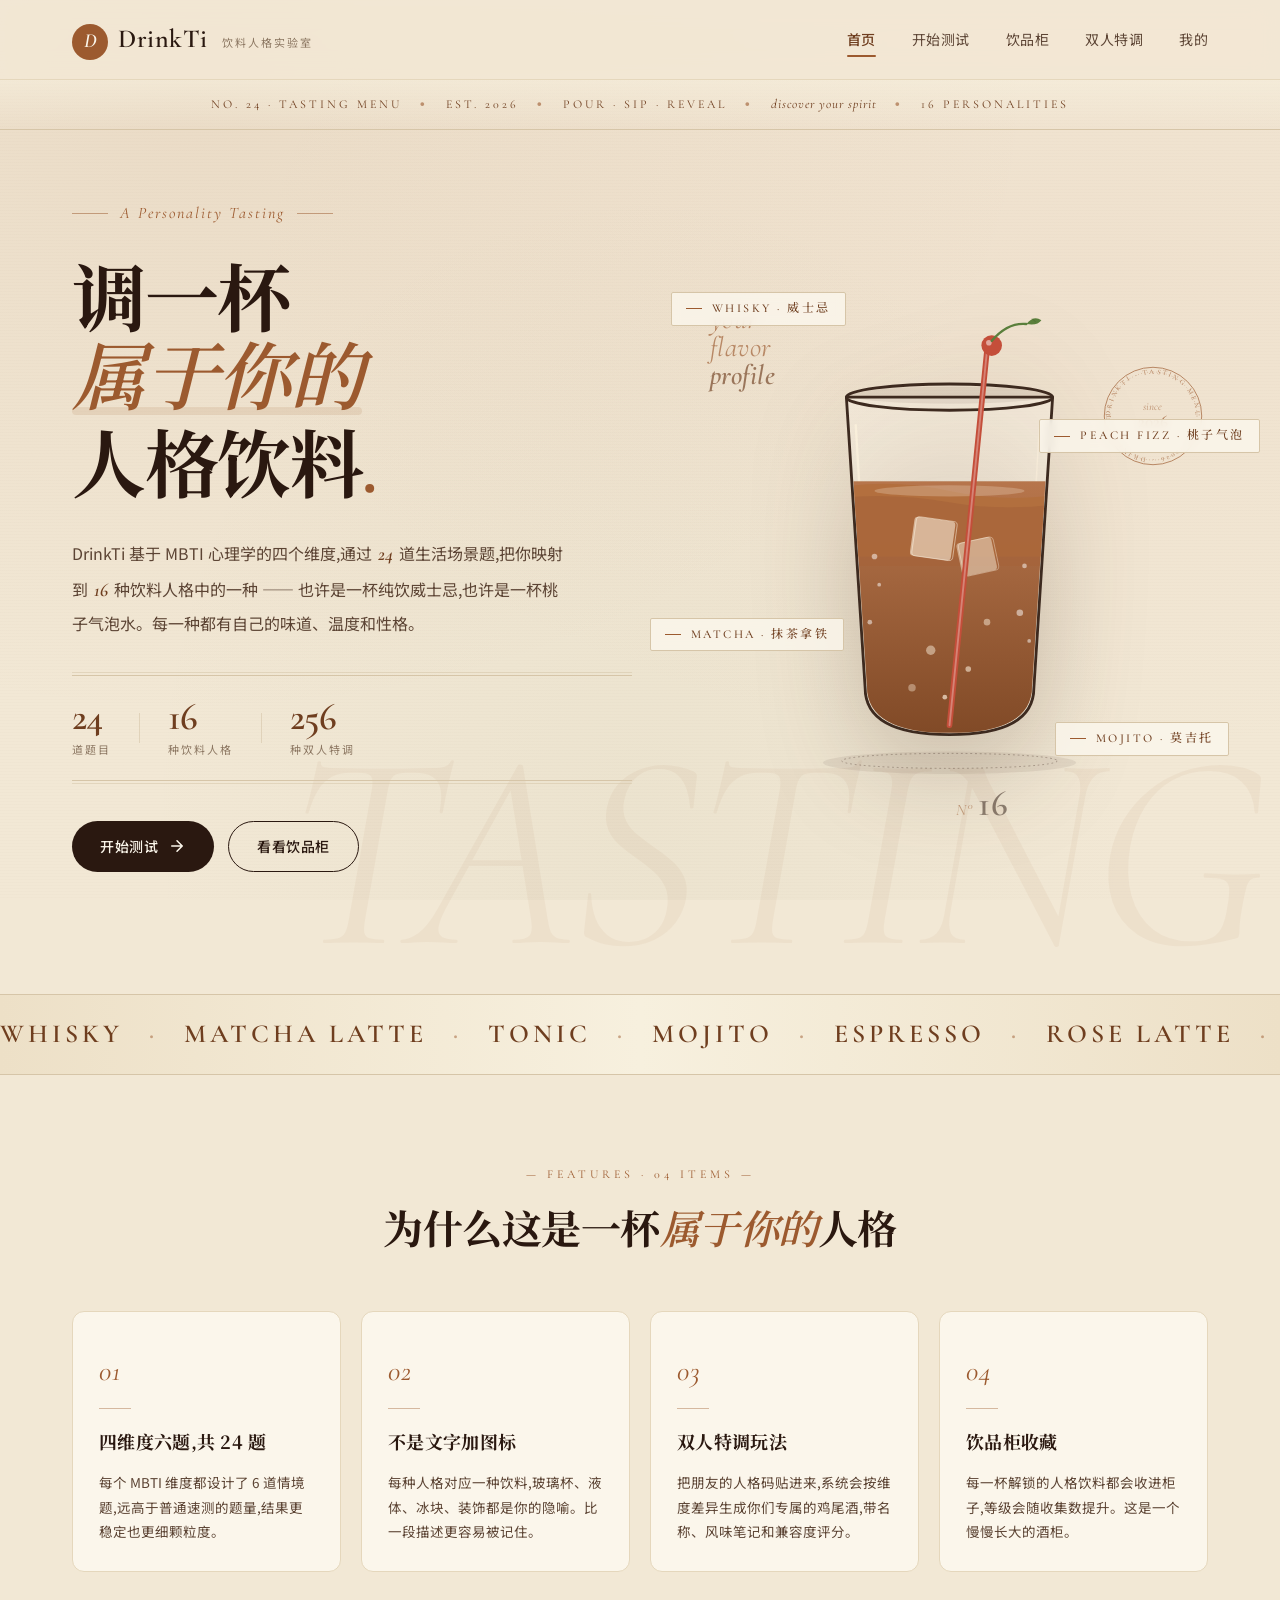
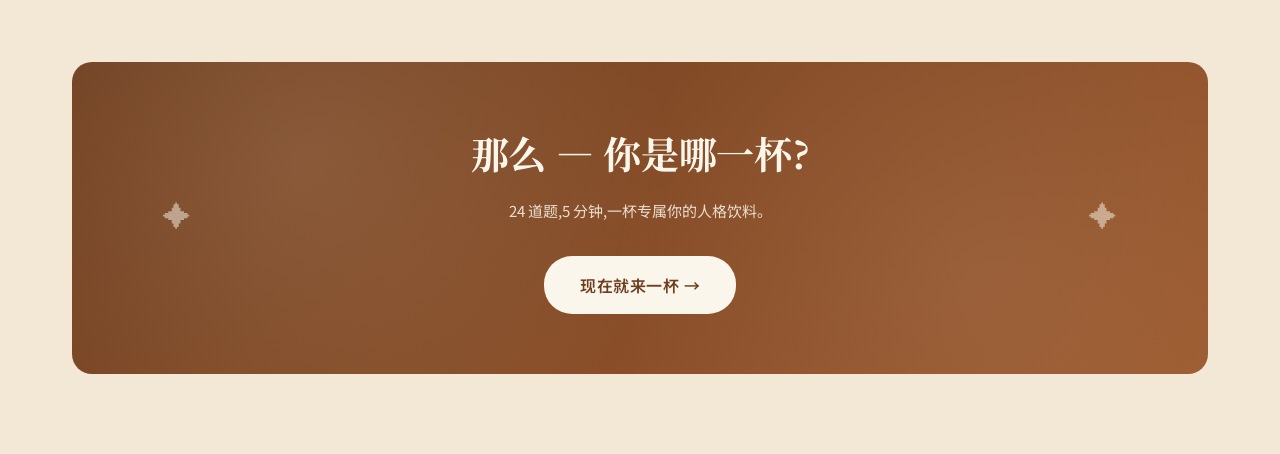
==== commit 44da4786: "fix: 添加 JS/CSS 缓存破坏参数，确保浏览器加载最新代码" ====
--- a/src/main/webapp/index.html
+++ b/src/main/webapp/index.html
@@ -4,7 +4,7 @@
   <meta charset="UTF-8" />
   <meta name="viewport" content="width=1024" />
   <title>DrinkTi · 调一杯属于你的人格</title>
-  <link rel="stylesheet" href="styles.css" />
+  <link rel="stylesheet" href="styles.css?v=20260603" />
   <link rel="preconnect" href="https://fonts.googleapis.com" />
   <link rel="preconnect" href="https://fonts.gstatic.com" crossorigin />
   <link href="https://fonts.googleapis.com/css2?family=Cormorant+Garamond:ital,wght@0,400;0,600;1,400&family=Noto+Serif+SC:wght@500;700&family=Noto+Sans+SC:wght@300;400;500;700&display=swap" rel="stylesheet" />
@@ -83,9 +83,7 @@
           </button>
           <button class="btn btn-ghost" data-nav="cabinet">看看饮品柜</button>
         </div>
-        <div class="hero-foot">
-          <span class="dot-mark">⌁</span> 注册登录后数据云端保存 · 一杯 5 分钟
-        </div>
+
       </div>
 
       <div class="hero-right">
@@ -218,7 +216,6 @@
       <div class="features-head">
         <div class="features-mark">— FEATURES · 04 ITEMS —</div>
         <h2 class="section-title">为什么这是一杯<em>属于你的</em>人格</h2>
-        <p class="section-sub">从题库设计、视觉系统到双人玩法,每一处都不是流水线产物。</p>
       </div>
       <div class="feature-grid">
         <article class="feat-card">
@@ -338,8 +335,7 @@
         <div class="mix-side mix-friend">
           <div class="mix-label">朋友的人格码</div>
           <div class="mix-input-box">
-            <input id="friendCode" type="text" class="mix-input" placeholder="贴一段类似 DRK-INTJ-X3F 的代码"/>
-            <p class="mix-hint">让朋友先测一次,在结果页复制 ta 的人格码发给你。</p>
+            <input id="friendCode" type="text" class="mix-input" placeholder="贴入人格码"/>
           </div>
           <div id="friendDrinkBox" class="mix-drink-box hidden">
             <!-- 解码后显示朋友的饮料 -->
@@ -365,7 +361,6 @@
     <div class="profile-wrap">
       <header class="profile-head">
         <h1 class="page-title">我的</h1>
-        <p class="page-sub">注册登录后数据云端存储,安全可靠。</p>
       </header>
 
       <!-- 登录/注册区 -->
@@ -388,17 +383,70 @@
         <button class="btn btn-danger" id="btnClear">清空所有数据</button>
       </div>
 
-      <footer class="page-foot">
-        DrinkTi · 课程作业演示版本 · 数据保存在云端 MySQL 数据库<br/>
-        <span class="dim">技术架构:Java Servlet + MySQL + HTML/CSS/JavaScript</span>
-      </footer>
+    </div>
+  </section>
+
+  <!-- ============================================================
+       视图 7:管理后台（仅管理员可见）
+       ============================================================ -->
+  <section class="view view-admin" data-view="admin">
+    <div class="admin-container">
+      <div class="admin-header">
+        <h1 class="admin-title">⚙️ 管理后台</h1>
+        <p class="admin-subtitle">DrinkTi · 系统数据中心</p>
+      </div>
+      <!-- 统计卡片 -->
+      <div class="admin-stats" id="adminStats">
+        <div class="admin-stat-card">
+          <div class="admin-stat-num" id="statUserCount">-</div>
+          <div class="admin-stat-label">注册用户</div>
+        </div>
+        <div class="admin-stat-card">
+          <div class="admin-stat-num" id="statResultCount">-</div>
+          <div class="admin-stat-label">测试记录</div>
+        </div>
+        <div class="admin-stat-card">
+          <div class="admin-stat-num" id="statCocktailCount">-</div>
+          <div class="admin-stat-label">特调记录</div>
+        </div>
+        <div class="admin-stat-card">
+          <div class="admin-stat-num" id="statTemplateCount">-</div>
+          <div class="admin-stat-label">风味模板</div>
+        </div>
+      </div>
+      <!-- Tab 切换 -->
+      <div class="admin-tabs">
+        <button class="admin-tab active" data-atab="users">👤 用户列表</button>
+        <button class="admin-tab" data-atab="mbti">🧬 MBTI 分布</button>
+        <button class="admin-tab" data-atab="results">📋 测试记录</button>
+        <button class="admin-tab" data-atab="cocktails">🍹 特调记录</button>
+      </div>
+      <!-- 面板内容 -->
+      <div class="admin-panels">
+        <div class="admin-panel active" id="apanel-users">
+          <table class="admin-table" id="atable-users"><thead><tr><th>ID</th><th>用户名</th><th>昵称</th><th>角色</th><th>测试次数</th><th>最近MBTI</th><th>注册时间</th></tr></thead><tbody></tbody></table>
+        </div>
+        <div class="admin-panel" id="apanel-mbti">
+          <div id="mbtiDistGrid" class="mbti-dist-grid"></div>
+        </div>
+        <div class="admin-panel" id="apanel-results">
+          <table class="admin-table" id="atable-results"><thead><tr><th>ID</th><th>用户</th><th>MBTI</th><th>饮品</th><th>编号</th><th>测试日期</th></tr></thead><tbody></tbody></table>
+        </div>
+        <div class="admin-panel" id="apanel-cocktails">
+          <table class="admin-table" id="atable-cocktails"><thead><tr><th>ID</th><th>发起者</th><th>搭档</th><th>类型A</th><th>类型B</th><th>特调名</th><th>匹配度</th><th>时间</th></tr></thead><tbody></tbody></table>
+        </div>
+      </div>
+      <div class="admin-actions">
+        <button class="btn btn-ghost" id="btnAdminRefresh">刷新数据</button>
+        <button class="btn btn-ghost" data-nav="home">返回首页</button>
+      </div>
     </div>
   </section>
 
   <!-- Toast 提示 -->
   <div id="toast" class="toast"></div>
 
-  <script src="data.js"></script>
-  <script src="app.js"></script>
+  <script src="data.js?v=20260603"></script>
+  <script src="app.js?v=20260603"></script>
 </body>
 </html>
--- a/src/main/webapp/styles.css
+++ b/src/main/webapp/styles.css
@@ -190,6 +190,15 @@
   border: 1.5px solid var(--danger);
 }
 .btn-danger:hover { background: var(--danger); color: var(--paper); }
+.btn-admin {
+  background: #3D2A1F;
+  color: #FFFBF7;
+  border: 1.5px solid #3D2A1F;
+}
+.btn-admin:hover {
+  background: #5A3E2F;
+  border-color: #5A3E2F;
+}
 .btn-large {
   padding: 16px 40px;
   font-size: 16px;
@@ -1611,6 +1620,11 @@
   place-items: center;
   background: var(--bg-warmer);
   border-radius: 50%;
+  cursor: pointer;
+  transition: transform 0.15s ease;
+}
+.auth-avatar:active {
+  transform: scale(0.92);
 }
 .auth-user-info {
   flex: 1;
@@ -1903,6 +1917,20 @@
   font-size: 36px;
   font-weight: 300;
   line-height: 1;
+}
+.cd-visual-mix {
+  padding: 16px 0;
+}
+.cd-cocktail-glass {
+  width: 180px;
+  height: 200px;
+  display: grid;
+  place-items: center;
+}
+.cd-cocktail-glass svg {
+  width: 100%;
+  height: 100%;
+  filter: drop-shadow(0 16px 28px rgba(60, 32, 12, 0.25));
 }
 .cd-eq {
   font-size: 20px;
@@ -2109,7 +2137,192 @@
   .cta-orn-left, .cta-orn-right { display: none; }
   .cta-title { font-size: 30px; }
 }
+
+/* ============================================================
+ * 管理后台
+ * ============================================================ */
+.view-admin.active {
+  display: flex;
+}
+.admin-container {
+  max-width: 1100px;
+  margin: 0 auto;
+  padding: 48px 32px;
+}
+.admin-header {
+  text-align: center;
+  margin-bottom: 40px;
+}
+.admin-title {
+  font-size: 32px;
+  font-weight: 800;
+  color: #3D2A1F;
+  margin: 0 0 8px;
+}
+.admin-subtitle {
+  font-size: 14px;
+  color: #9B8C80;
+}
+.admin-stats {
+  display: grid;
+  grid-template-columns: repeat(4, 1fr);
+  gap: 20px;
+  margin-bottom: 32px;
+}
+.admin-stat-card {
+  background: #FFFBF7;
+  border: 1px solid #E5D8CC;
+  border-radius: 16px;
+  padding: 32px 24px;
+  text-align: center;
+}
+.admin-stat-num {
+  font-size: 48px;
+  font-weight: 800;
+  color: #C44E3A;
+  line-height: 1.1;
+  margin-bottom: 8px;
+}
+.admin-stat-label {
+  font-size: 14px;
+  color: #9B8C80;
+  letter-spacing: 1px;
+}
+.admin-actions {
+  display: flex;
+  justify-content: center;
+  gap: 12px;
+  margin-top: 24px;
+}
+
+/* 管理后台 Tabs */
+.admin-tabs {
+  display: flex;
+  gap: 4px;
+  background: #F3EDE5;
+  border-radius: 12px;
+  padding: 4px;
+  margin-bottom: 20px;
+  overflow-x: auto;
+}
+.admin-tab {
+  padding: 10px 20px;
+  border: none;
+  background: transparent;
+  border-radius: 10px;
+  font-size: 14px;
+  font-weight: 600;
+  color: #9B8C80;
+  cursor: pointer;
+  white-space: nowrap;
+  transition: all 0.2s;
+}
+.admin-tab.active {
+  background: #C44E3A;
+  color: #fff;
+}
+.admin-tab:hover:not(.active) {
+  background: #E5D8CC;
+  color: #3D2A1F;
+}
+
+/* 管理后台面板 */
+.admin-panel {
+  display: none;
+}
+.admin-panel.active {
+  display: block;
+}
+
+/* 管理后台表格 */
+.admin-table {
+  width: 100%;
+  border-collapse: collapse;
+  font-size: 13px;
+  background: #FFFBF7;
+  border-radius: 12px;
+  overflow: hidden;
+  border: 1px solid #E5D8CC;
+}
+.admin-table th {
+  background: #3D2A1F;
+  color: #FFFBF7;
+  padding: 10px 12px;
+  text-align: left;
+  font-weight: 600;
+  font-size: 12px;
+  letter-spacing: 0.5px;
+}
+.admin-table td {
+  padding: 10px 12px;
+  border-bottom: 1px solid #F0E8DC;
+  color: #3D2A1F;
+}
+.admin-table tr:last-child td {
+  border-bottom: none;
+}
+.admin-table tr:hover td {
+  background: #FBF6EF;
+}
+.admin-table code {
+  font-size: 11px;
+  background: #F3EDE5;
+  padding: 2px 6px;
+  border-radius: 4px;
+  color: #9B8C80;
+}
+
+/* MBTI 分布图 */
+.mbti-dist-grid {
+  display: flex;
+  flex-direction: column;
+  gap: 8px;
+  background: #FFFBF7;
+  border: 1px solid #E5D8CC;
+  border-radius: 12px;
+  padding: 20px;
+}
+.mbti-dist-item {
+  display: flex;
+  align-items: center;
+  gap: 12px;
+}
+.mbti-dist-label {
+  width: 50px;
+  font-weight: 700;
+  font-size: 13px;
+  color: #3D2A1F;
+  text-align: right;
+  flex-shrink: 0;
+}
+.mbti-dist-bar-track {
+  flex: 1;
+  height: 20px;
+  background: #F3EDE5;
+  border-radius: 10px;
+  overflow: hidden;
+}
+.mbti-dist-bar-fill {
+  height: 100%;
+  background: linear-gradient(90deg, #C44E3A, #E88D5C);
+  border-radius: 10px;
+  min-width: 0;
+}
+.mbti-dist-num {
+  width: 36px;
+  font-size: 13px;
+  font-weight: 700;
+  color: #C44E3A;
+  flex-shrink: 0;
+}
+
 @media (max-width: 640px) {
+  .admin-stats { grid-template-columns: repeat(2, 1fr); }
+  .admin-title { font-size: 26px; }
+  .admin-tabs { gap: 2px; }
+  .admin-tab { padding: 8px 14px; font-size: 12px; }
+  .admin-table { font-size: 11px; }
+  .admin-table th, .admin-table td { padding: 6px 8px; }
   .hero-title { font-size: 40px; }
   .hero-stats { gap: 14px; }
   .stat .num { font-size: 28px; }
